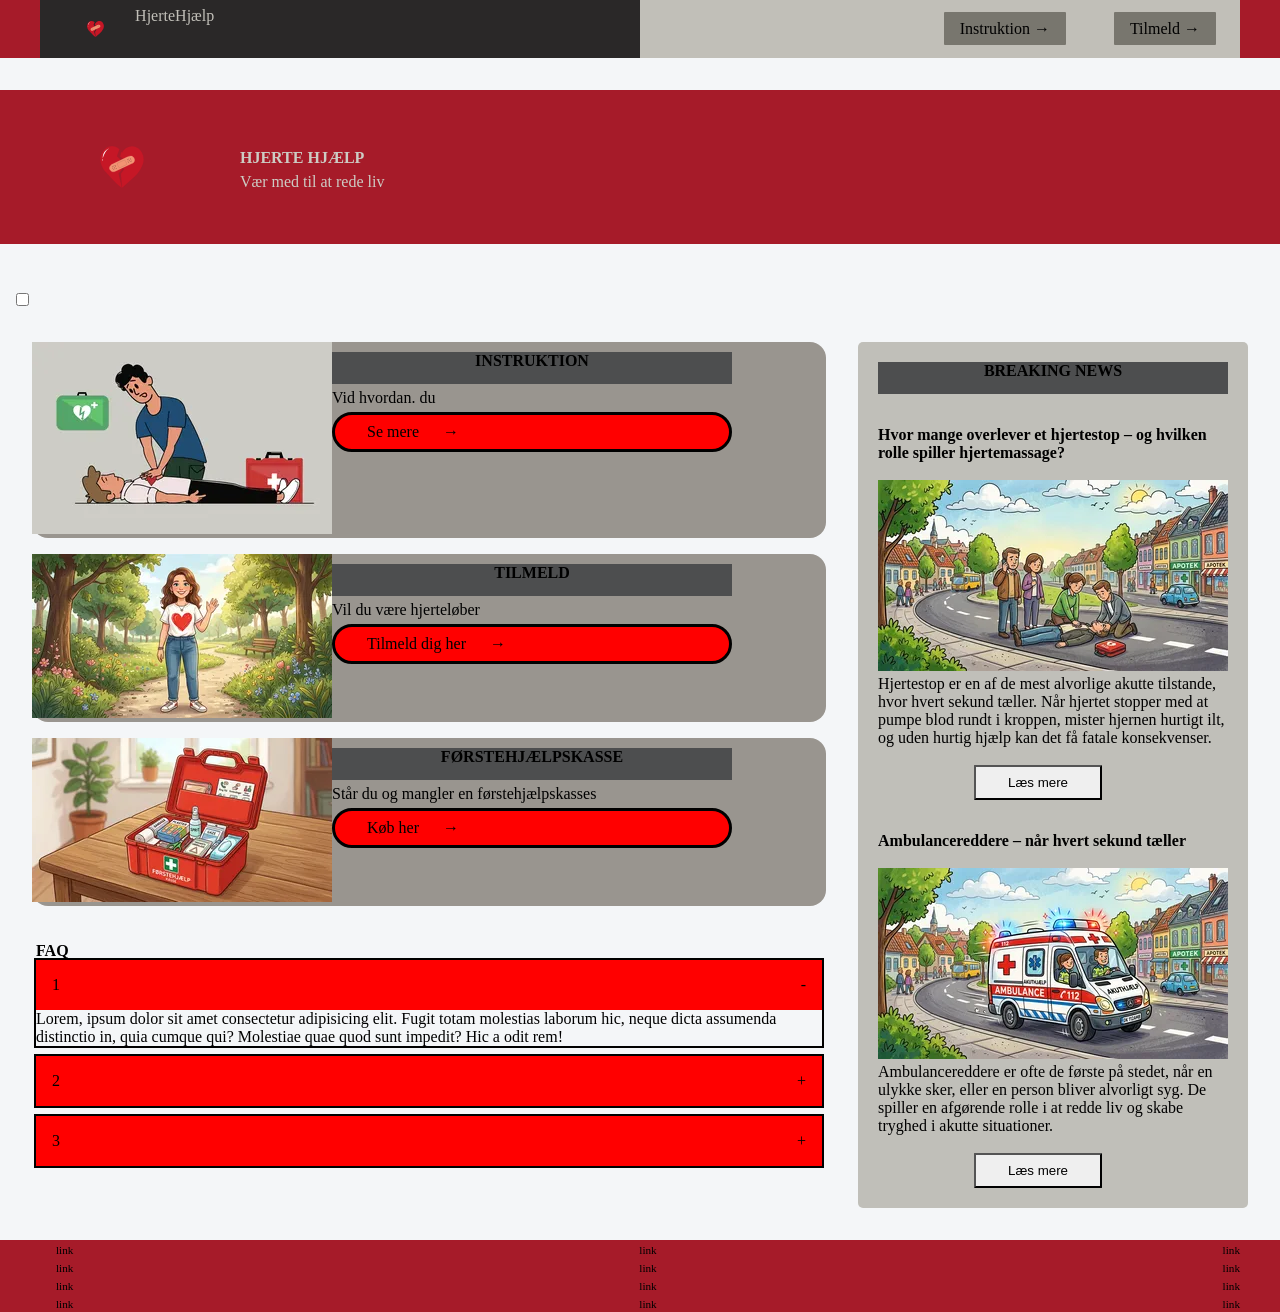
==== index.html @ 340051d4 "dark mode" ====
<!DOCTYPE html>
<html lang="da">

<head>
  <meta charset="UTF-8">
  <meta name="viewport" content="width=device-width, initial-scale=1.0">
  <link rel="stylesheet" href="css/custom.css">
  <link rel="stylesheet" href="css/fonts.css">
  <link rel="stylesheet" href="css/general.css">
  <link rel="stylesheet" href="css/layout.css">
  <link rel="stylesheet" href="css/forside.css">
  <link rel="stylesheet" href="css/burger.css">
  <link rel="stylesheet" href="css/cards.css">
  <link rel="icon" type="image/png" href="img/fav.png">
  <title>Emergency Site</title>
</head>

<body>
  <header>
    <nav>
      <div id="logotype-wrapper">
        <a class="logo" href="index.html"><img src="logo/logo_resultat.svg" alt="">HjerteHjælp</a>
      </div>
      <ul class="menu">
        <li><a class="menuItem" href="instruction.html">Instruktion</a></li>
        <li><a class="menuItem" href="register.html">Tilmeld</a></li>
      </ul>
      <button class="burger">
        <span class="line"></span>
        <span class="line"></span>
        <span class="line"></span>
      </button>
    </nav>
  </header>

  <main>
    <!-- header sektion med logo -->
    <article id="frontpage">
      <div id="top-section-wrapper">
        <section id="top-section">
          <img src="logo/logo_resultat.svg" alt="">

          <div>
            <h1>HJERTE HJÆLP </h1>
            <p>Vær med til at rede liv</p>
          </div>
        </section>
      </div>
    </article>

    <!--dark mode -->


    <label>
      <span class="visually-hidden"></span>
      <input id="theme-toggle" type="checkbox">
    </label>

    <div id="art-news-wrapper">

      <!-- sektion med artikel -->
      <article>
        <div id="side_links">
          <div>
            <img src="img/Skærmbillede 2026-04-16 kl. 14.21.23_resultat.webp" alt="">
          </div>
          <div class="front-page-text">
            <h2 class="overskrift">INSTRUKTION</h2>
            <p>Vid hvordan. du </p>
            <a class="knap-til-sider" href="instruction.html">Se mere </a>

          </div>
        </div>

        <div id="side_links">
          <div>
            <img src="img/hjerte.webp" alt="">
          </div>
          <div class="front-page-text">
            <h2 class="overskrift">TILMELD </h2>
            <p> Vil du være hjerteløber</p>
            <a class="knap-til-sider" href="register.html">Tilmeld dig her</a>
          </div>
        </div>

        <div id="side_links">
          <div>
            <img src="img/førstehjælpskasse.webp" alt="">
          </div>
          <div class="front-page-text">
            <h2 class="overskrift">FØRSTEHJÆLPSKASSE</h2>
            <p>Står du og mangler en førstehjælpskasses</p>
            <a class="knap-til-sider" target="_blank"
              href="https://www.falck.dk/foerstehjaelp/produkter/foerstehjaelpskasse/">Køb her
            </a>
          </div>
        </div>


        <!-- sektion med accordin -->

        <section class="accordin_section">
          <h2>FAQ</h2>

          <details open name="accordion">
            <summary>1</summary>
            <div>
              <p>Lorem, ipsum dolor sit amet consectetur adipisicing elit. Fugit totam molestias laborum hic, neque
                dicta
                assumenda distinctio in, quia cumque qui? Molestiae quae quod sunt impedit? Hic a odit rem!</p>
            </div>
          </details>

          <details name="accordion">
            <summary>2</summary>
            <div>
              <p>Lorem, ipsum dolor sit amet consectetur adipisicing elit. Fugit totam molestias laborum hic, neque
                dicta
                assumenda distinctio in, quia cumque qui? Molestiae quae quod sunt impedit? Hic a odit rem!</p>
            </div>
          </details>

          <details name="accordion">
            <summary>3</summary>
            <div>
              <p>Lorem, ipsum dolor sit amet consectetur adipisicing elit. Fugit totam molestias laborum hic, neque
                dicta
                assumenda distinctio in, quia cumque qui? Molestiae quae quod sunt impedit? Hic a odit rem!</p>
            </div>
          </details>
        </section>
      </article>




      <!-- sektion med breaking news  -->
      <!-- artikel 1 -->
      <section class="news">
        <h2 class="overskrift">BREAKING NEWS</h2>
        <article class="news_card1">


          <div>
            <h3>Hvor mange overlever et hjertestop – og hvilken rolle spiller hjertemassage?</h3>
            <br><img src="img/Firefly_hjertemassage_resultat.webp" alt="">
          </div>
          <div>
            <p>Hjertestop er en af de mest alvorlige akutte tilstande, hvor hvert sekund tæller. Når hjertet stopper med
              at
              pumpe blod rundt i kroppen, mister hjernen hurtigt ilt, og uden hurtig hjælp kan det få fatale
              konsekvenser.
            </p><br>
            <button popovertarget="news_popover1">Læs mere</button>
          </div>
          <div id="news_popover1" popover>
            <button popovertarget="news_popover1">Luk</button>
            <h3>Hvor mange overlever et hjertestop – og hvilken rolle spiller hjertemassage?</h3>

            <p><br>Hjertestop er en af de mest alvorlige akutte tilstande, hvor hvert sekund tæller. Når hjertet stopper
              med
              at
              pumpe blod rundt i kroppen, mister hjernen hurtigt ilt, og uden hurtig hjælp kan det få fatale
              konsekvenser.
              Heldigvis kan hurtig indgriben fra omgivelserne – især hjertemassage – gøre en afgørende forskel for
              overlevelsen.</p>

            <br><img src="img/Firefly_hjertemassage_resultat.webp" alt="">

            <p>
            <h3><br>Overlevelse ved hjertestop</h3>
            I Danmark rammes omkring 5.000 personer hvert år af hjertestop uden for hospital. Overlevelsen er dog steget
            markant de seneste årtier. I dag overlever cirka 1 ud af 4 personer et hjertestop uden for hospital, hvilket
            svarer til omkring 25 %.
            Denne udvikling skyldes blandt andet øget viden i befolkningen, bedre adgang til hjertestartere og ikke
            mindst, at flere træder til og giver førstehjælp, inden ambulancen når frem.
            </p>
            <p>
            <h3><br>Hjertemassagens afgørende betydning</h3>
            Hjertemassage – også kaldet brystkompressioner – er en central del af genoplivning. Når en person får
            hjertestop, stopper blodcirkulationen, men ved at trykke rytmisk på brystkassen kan man midlertidigt
            opretholde en vis blodgennemstrømning til hjernen og de vitale organer.
            Hvis hjertemassage påbegyndes hurtigt:
            Kan overlevelseschancen fordobles eller tredobles
            Øges sandsynligheden for, at personen vågner uden alvorlige hjerneskader
            Købes der tid, indtil professionel hjælp eller en hjertestarter er tilgængelig
            Uden hjertemassage falder chancen for overlevelse med cirka 10 % for hvert minut, der går.
            </p>

            <p>
            <h3><br>Hvor mange reddes på grund af hjertemassage?</h3>
            Det er svært at angive et præcist tal for, hvor mange der overlever udelukkende på grund af hjertemassage,
            da overlevelse ofte skyldes en kombination af flere faktorer: hurtig indsats, hjertemassage, brug af
            hjertestarter og professionel behandling.
            Men forskning viser tydeligt, at:
            I langt de fleste tilfælde, hvor personer overlever et hjertestop uden for hospital, har der været ydet
            hjertemassage inden ambulancens ankomst
            Overlevelsen er markant højere i situationer, hvor vidner starter hjertemassage hurtigt
            </p>

            <p>
            <h3><br>Flere kan gøre en forskel</h3>
            I dag modtager flere danskere førstehjælpsundervisning, og det har haft en direkte effekt på overlevelsen.
            Alligevel er der stadig situationer, hvor der ikke bliver handlet hurtigt nok.
            At kunne give hjertemassage kræver ikke avanceret udstyr – kun viljen til at handle. Selv en simpel indsats
            kan være forskellen mellem liv og død.
            </p>
            Konklusion
            Hvert år overlever flere hundrede danskere et hjertestop, og en stor del af æren tilhører de personer, der
            træder til og yder hjertemassage. Hurtig førstehjælp er en af de vigtigste faktorer for overlevelse, og jo
            flere der lærer det, desto flere liv kan reddes.
          </div>
        </article>


        <!-- artikel 2 -->
        <article class="news_card2">
          <div>
            <h3>Ambulancereddere – når hvert sekund tæller</h3>
            <br><img src="img/Firefly_ambulance_resultat.webp" alt="">
          </div>
          <div>
            <p>Ambulancereddere er ofte de første på stedet, når en ulykke sker, eller en person bliver alvorligt
              syg.
              De
              spiller en afgørende rolle i at redde liv og skabe tryghed i akutte situationer.</p><br>

            <button popovertarget="news_popover2">Læs mere</button>

          </div>
          <div id="news_popover2" popover>
            <button popovertarget="news_popover2">Luk</button>
            <h3>Ambulancereddere – når hvert sekund tæller</h3>
            <p><br>Ambulancereddere er ofte de første på stedet, når en ulykke sker, eller en person bliver alvorligt
              syg.
              De
              spiller en afgørende rolle i at redde liv og skabe tryghed i akutte situationer. </p>

            <br><img src="img/Firefly_ambulance_resultat.webp" alt="">

            <h3><br>Hvad laver en ambulanceredder?</h3>
            Ambulancereddere er specialuddannede til at yde akut hjælp. Deres vigtigste opgaver er at:
            Give førstehjælp og livreddende behandling
            Stabilisere patienter
            Transportere sikkert til hospital
            Vurdere situationen og handle hurtigt
            De arbejder under pres og skal træffe beslutninger på få sekunder.

            <h3><br>En vigtig del af redningskæden</h3>
            Ambulancereddere er afhængige af, at andre træder til før dem. Hvis vidner starter førstehjælp – som
            hjertemassage – øges chancen for overlevelse markant.
            Derfor er samspillet mellem borgere og redningspersonale afgørende.

            <h3><br>Et arbejde med mening</h3>
            Arbejdet som ambulanceredder kræver både faglighed, overblik og empati. De møder mennesker i kritiske
            situationer og gør en forskel, når det gælder allermest.

            <h3><br>Konklusion </h3>
            Ambulancereddere er en uundværlig del af vores samfund. De står klar døgnet rundt – og deres indsats
            redder liv hver eneste dag.

          </div>
        </article>
      </section>

  </main>

  <footer>
    <nav>
      <ul>
        <li><a href="#">link</a></li>
        <li><a href="#">link</a></li>
        <li><a href="#">link</a></li>
        <li><a href="#">link</a></li>
      </ul>
      <ul>
        <li><a href="#">link</a></li>
        <li><a href="#">link</a></li>
        <li><a href="#">link</a></li>
        <li><a href="#">link</a></li>
      </ul>
      <ul>
        <li><a href="#">link</a></li>
        <li><a href="#">link</a></li>
        <li><a href="#">link</a></li>
        <li><a href="#">link</a></li>
      </ul>
    </nav>
  </footer>

  <script src="js/main.js"></script>
</body>

</html>
---- css/custom.css ----
:root {
  /* Background color */
  --color-bg: #f4f6f8;
  /* original bagrundfarve #cfceca */

  /* Header background color */
  --color-head-bg: #a61b29;
  /* orginal header farve #625e5c */

  /* Logotype */
  --color-logotype-bg: #2a2828;
  --color-text-logotype: #c1bfb8;
  --font-logotype-size: 1rem;

  /* Global menu */
  --color-menu-bg: #c1bfb8;
  /* orginal menu farve #5a5b5e */

  /* Links */
  --color-link-bg: #78766e;
  --color-link-hover: #fff;
  --color-link-active: #99958f;
  --border-radius-links: 1px;

  /* Headlines (size)*/
  --font-h1-size: 1rem;
  --font-h2-size: 1rem;
  --font-h3-size: 1rem;

  --headline2-size: 1rem;
  --headline3-size: 1rem;
  --font-sub1-size: 1rem;

  /* Headlines (color) */
  --color-headline-bg: #a61b29;
  /* original farve #4b4545 */

  /* Tekst */
  --color-text: #000;
  --color-text-inverted: #cdccc4;

  /* Andet tekst */
  --followup-text-size: 1rem;

  /*  Margins */
  --margin-head-bottom: 5px;

  /* Borders */
  --border-radius: 5px;

  /* Cards */
  --color-card-bg: #e3e1d8;
  --color-card-bg-inverted: #4d4e4f;
  --color-cta-card-bg: #847f7e;
  --color-cta-card-bg-inverted: #c0bfb9;

  /* Fonts & font weights*/
  --font-family-sans: ui-sans-serif;
  --font-weight-bold: 700;
  --font-weight-medium: 500;
  --font-weight-regular: 300;
  --font-weight-light: 200;

  /* Infographics background colors*/
  --color-info-bg: #cdccc4;
}
---- css/general.css ----
* {
  margin: 0;
  padding: 0;
  box-sizing: border-box;
}
body {
  font-family: var(--font-family-sans);
  color: var(--color-text);
  background-color: var(--color-bg);
}
header {
  height: min-content;
  background-color: var(--color-head-bg);
}
#main-disclamer {
  height: 225px;
  background-color: var(--color-head-bg);
  display: flex;
  justify-content: flex-start;
  align-items: center;
  padding-left: 2rem;
  padding-bottom: 2%;
  margin-bottom: var(--margin-head-bottom);
}
#main-disclamer-content {
  display: flex;
  column-gap: 1rem;
}
main section {
  padding: 20px;
  border-radius: var(--border-radius);
}
h1 {
  font-size: var(--font-h1-size);
  font-weight: var(--font-weight-bold);
  color: var(--color-text-inverted);
  margin: 5px 0;
  line-height: 1.3rem;
  text-align: left;
}

#instruction h1,
#register h1 {
  margin: 40px 0 20px 0;
  padding: 15px 30px;
  background-color: var(--color-head-bg);
  font-size: var(--font-h2-size);
}
#instruction p {
  grid-column: 1/-1;
  margin-bottom: 20px;
  font-size: var(--font-h2-size);
  line-height: 1.5rem;
}
.sub {
  font-size: var(--font-sub1-size);
  font-weight: var(--font-weight-light);
  color: var(--color-text-inverted);
}
h2 {
  font-size: var(--headline2-size);
}
h3 {
  font-size: var(--headline3-size);
}
main > h1 {
  width: calc(80% - 6rem);
}
/* NAVIGATION STRUCTURES */
header > nav {
  height: 100%;
  background-color: var(--color-menu-bg);
}
nav ul {
  list-style: none;
}
a {
  font-family: var(--font-family-sans);
}
nav a {
  text-decoration: none;
  color: var(--color-text);
}
/* Måske skal du lave en ny regel for logotype-wrapper, når du har lavet din logotype */
#logotype-wrapper {
  background-color: var(--color-logotype-bg);
  display: flex;
  justify-content: flex-start;
  align-items: center;
  height: 3.6rem;
}
#logotype-wrapper > a {
  color: var(--color-text-logotype);
  font-size: var(--font-logotype-size);
  font-weight: var(--font-weight-medium);
  width: max-content;
  margin-left: 1rem;
}
/* Global menu */
header nav li a {
  margin: 1.5rem;
  background-color: var(--color-link-bg);
  color: var(--color-text);
  font-size: var(--followup-text-size);
  padding: 0.5rem 1rem;
  border-radius: var(--border-radius-links);
}
/* Pilen efter menu-tekst */
header > nav li > a:after {
  content: " \2192";
}
/* Global menu hover effekt - Lav den om til det, du synes */
nav a:hover {
  background-color: var(--color-link-hover);
}
nav a:active {
  background-color: var(--color-link-active);
}

/* FOOTER */
footer {
  background-color: var(--color-head-bg);
}

footer a {
  font-size: 0.7rem;
}
---- css/layout.css ----
/* LAYOUT FOR MAIN CONTENT */
body {
  display: grid;
  grid-template-rows: auto 1fr auto;
  min-height: 100vh;
  margin: 0 auto;
}
main {
  display: grid;
  row-gap: 1rem;
}
main > *:not(:first-child) {
  margin: 0 1rem;
}
main {
  grid-template-rows: min-content min-content 1fr min-content;
}
#instruction main {
  grid-template-rows: min-content min-content min-content 1fr min-content;
}
/* LAYOUT FOR HEADER AND FOOTER */
footer {
  display: grid;
  grid-template-columns: 1fr minmax(300px, 1200px) 1fr;
}

header {
  grid-row: 1;
  display: grid;
  grid-template-columns: 1fr minmax(300px, 1200px) 1fr;
}
header nav,
footer nav {
  grid-column: 2 / 3;
  display: flex;
  justify-content: space-between;
  align-items: center;
}
header nav > * {
  flex: 1;
}
nav ul {
  display: flex;
  justify-content: flex-end;
  align-items: center;
}
header ul {
  height: 100%;
  width: clamp(175px, 50%, 300px);
}
footer ul {
  flex-direction: column;
  padding-left: 1rem;
}

/* LAYOUT FOR SECTIONS */

@media (width > 600px) {
  #instruction > main,
  #register > main {
    grid-template-columns: 5fr 3fr;
    grid-template-rows: auto auto 1fr auto;
  }

  .qr {
    order: 1;
  }

  h1 {
    grid-column: 1 / -1;
  }
}
---- css/forside.css ----
/* Logo */
.logo {
  display: grid;
  grid-template-columns: 1fr 1fr;
}

/* Overskrifternes design */
.overskrift {
  background-color: var(--color-card-bg-inverted);
  height: 2rem;
  text-align: center;
}

#top-section {
  display: grid;
  grid-template-columns: 1fr 5fr;
  align-items: center;
  gap: 1rem;
  margin: 2rem auto;
}

#top-section-wrapper {
  background-color: var(--color-head-bg);
  p {
    color: var(--color-text-inverted);
  }
}

#frontpage article {
  display: grid;
  grid-template-columns: 1fr 3fr;
  background-color: var(--color-info-bg);
  border-radius: var(--border-radius-links);
  padding: 1rem;
}

#side_links {
  display: grid;
  grid-template-columns: 1fr 2fr;
  background-color: var(--color-link-active);
  border-radius: 1rem;
  margin: 1rem;
}
.front-page-text {
  display: grid;
  gap: 0.3rem;
  grid-template-rows: auto auto 1fr;
  margin-top: 10px;
  max-width: 50ch;
}

#art-news-wrapper {
  display: grid;
  grid-template-columns: 5fr 2fr;
}
/* artikel sektion */

.news_card1,
.news_card2 {
  /* border: 1rem solid black; */
}

/* .news article:first-child::before {
  content: "BREAKING NEWS";
  background-color: black;
  padding: 0.5rem 0 0.3rem 0;
  color: var(--color-text-inverted);
  margin-top: 0.4rem;
  text-align: center;
} */

.breaking {
  display: grid;
  grid-column: 1/ -1;
  background-color: #000;
  text-align: center;
  line-height: 3rem;
  margin-bottom: 1rem;
}

.news {
  background-color: var(--color-cta-card-bg-inverted);
  display: grid;
  margin: 1rem;
  gap: 2rem;
}
/* knap design */
.knap-til-sider,
.news button {
  border-radius: var(--border-radius-links);
  height: max-content;
  padding: 0.5rem 2rem;
  text-decoration: none;
}

.knap-til-sider {
  background-color: red;
  color: black;
  border:
    0.2rem solid,
    black;
  border-radius: 2rem;
  gap: 2px;
}

.knap-til-sider::after {
  content: " →";
  margin-left: 20px;
}

button {
  margin-left: 6rem;
  border-radius: 2rem;
}

/* popover */
[popover] {
  padding: 1rem;
  max-height: 90vh;
  max-width: 90vw;
  width: 50ch;
}

[popover] button {
  position: sticky;
  top: 0;
  justify-self: end;
}

:popover-open {
  display: grid;
  align-self: center;
}

::backdrop {
  background: #0001;
}

[popover] {
  opacity: 0;
  transition: 1s allow-discrete;
}

:popover-open {
  opacity: 1;
}

@starting-style {
  :popover-open {
    opacity: 0;
  }
}

::backdrop {
  opacity: 0;
  transition: 1s allow-discrete;
}

:popover-open::backdrop {
  opacity: 1;
}

@starting-style {
  :popover-open::backdrop {
    opacity: 0;
  }
}

/* accordion design */

details {
  outline: 2px solid #000;
  margin-bottom: 10px;
}

summary {
  background: red;
  cursor: pointer;
  padding: 1rem;
}

.content {
  padding: 1rem;
}

.content p {
  margin: 0;
}

summary::marker {
  content: none;
}

summary {
  display: flex;
  align-items: center;
  justify-content: space-between;
}

summary::after {
  content: "+";
}

[open] summary::after {
  content: "-";
}

html {
  interpolate-size: allow-keywords;
}

::details-content {
  height: 0;
  transition: 0.5s allow-discrete;
  overflow: clip;
}

[open]::details-content {
  height: auto;
}

/* dark mode */

/* html eller :root { */
/* color-scheme: light dark;
  --color-brand: light-dark(#5000ca, #bb86fc);
  --bg-primary: light-dark(#eee, #121212);
}

html.dark {
  color-scheme: dark;
}

#theme-toggle {
  --h: 2rem;
  --w: 3rem;
  font: inherit;
  appearance: none;
  background: gainsboro;
  height: var(--h);
  width: var(--w);
  border: 1px solid #000;
  cursor: pointer;
  border-radius: 9999px;
}

#theme-toggle::before {
  content: "";
  display: block;
  padding: 3px;
  height: 100%;
  aspect-ratio: 1;
  background: gray content-box;
  border-radius: inherit;
  transition: 0.3s;
}

#theme-toggle:checked::before {
  background-color: green;
  translate: calc(var(--w) - var(--h));
} */
---- css/burger.css ----
.burger {
  width: 30px;
  height: 20px;
  cursor: pointer;
}

.burger .line {
  display: block;
  width: 100%;
  height: 2px;
  background-color: #333333;
  margin-bottom: 5px;
  transition: 0.2s linear;
}
.burger {
  display: none;
}
@media screen and (width < 800px) {
  .menu {
    display: none;
  }
  .logo {
    flex: 0 0 50vw;
  }
  .burger {
    display: block;
    background-color: transparent;
    border: 0;
    flex: 0 0 auto;
    margin: 0 20px;
  }
  .burger.active .line:nth-child(1) {
    transform: rotate(45deg) translate(5px, 5px);
    transition: 0.2s linear;
  }
  .burger.active .line:nth-child(2) {
    opacity: 0;
    transition: 0.15s linear;
  }
  .burger.active .line:nth-child(3) {
    transform: rotate(-45deg) translate(5px, -5px);
    transition: 0.2s linear;
  }
  nav.active .menu {
    display: block;
    background-color: var(--color-menu-bg);
    position: absolute;
    top: 3.6rem;
    right: 0;
    width: clamp(200px, 50vw, 400px);
    z-index: 1;
    opacity: 0.8;
  }
  header > nav li > a:after {
    content: "";
  }
  nav.active .menu li {
    margin: 40px 20px;
    text-align: right;
  }
  nav.active .menu a {
    font-size: 24px;
  }
}
---- css/cards.css ----
.daily_card {
  background-color: var(--color-card-bg);
  display: grid;
  grid-template-columns: 3fr 5fr;
  gap: 10px;
  padding: 40px 0 40px 20px;
  border-radius: var(--border-radius);
  height: minmax(200px, min-content);
}
.daily_text {
  display: grid;
  grid-template-rows: repeat(3, min-content);
  gap: 10px;
}
.daily_text h2 {
  background-color: var(--color-headline-bg);
  color: var(--color-text-inverted);
  padding: calc(1.1rem / 1.5) 0 calc(1.1rem / 2) 1rem;
  margin: 0 0 0.5rem 0;
}
.daily_text p {
  padding-right: 2rem;
  margin: 0 0 1rem 0;
}
.daily_text .cta_btn {
  justify-self: left;
  width: 80%;
}
.daily_img {
  width: 100%;
  height: 100%;
  object-fit: cover;
}
.news_card {
  background-color: var(--color-card-bg);
  display: grid;
  gap: 0.4rem;
  padding: 1rem 0;
  height: minmax(300px, min-content);
}
.news_card:nth-child(2n) {
  background-color: var(--color-card-bg-inverted);
}
.news_card > * {
  padding: 0 1rem;
}
.news_card h3 {
  margin: 0.5rem 0 0 0;
}
.news_card p {
  margin: 0 0 1rem 0;
}
.news_card:first-child:before {
  content: "BREAKING NEWS";
  background-color: var(--color-headline-bg);
  color: var(--color-text);
  font-size: var(--font-h3-size);
  font-weight: var(--font-weight-medium);
  text-align: center;
  line-height: 1rem;
  padding: calc(1.1rem / 1.5) 0 calc(1.1rem / 2) 0;
}
.news_card:first-child {
  border-radius: var(--border-radius) var(--border-radius) 0 0;
}
.news_card:last-child {
  border-radius: 0 0 var(--border-radius) var(--border-radius);
}

.news_card .cta_btn {
  justify-self: center;
}
.cta_btn {
  display: inline-block;
  padding: 0.4rem 1rem;
  background-color: var(--color-cta-card-bg);
  color: var(--color-text-inverted);
  text-decoration: none;
  width: max-content;
  border-radius: var(--border-radius);
}
.news_card .cta_btn {
  background-color: var(--color-cta-card-bg);
}
.news_card:nth-of-type(2n) .cta_btn {
  background-color: var(--color-cta-card-bg-inverted);
  color: var(--color-text);
}
.cta_btn:after {
  content: "\2192";
  margin-left: 1rem;
}
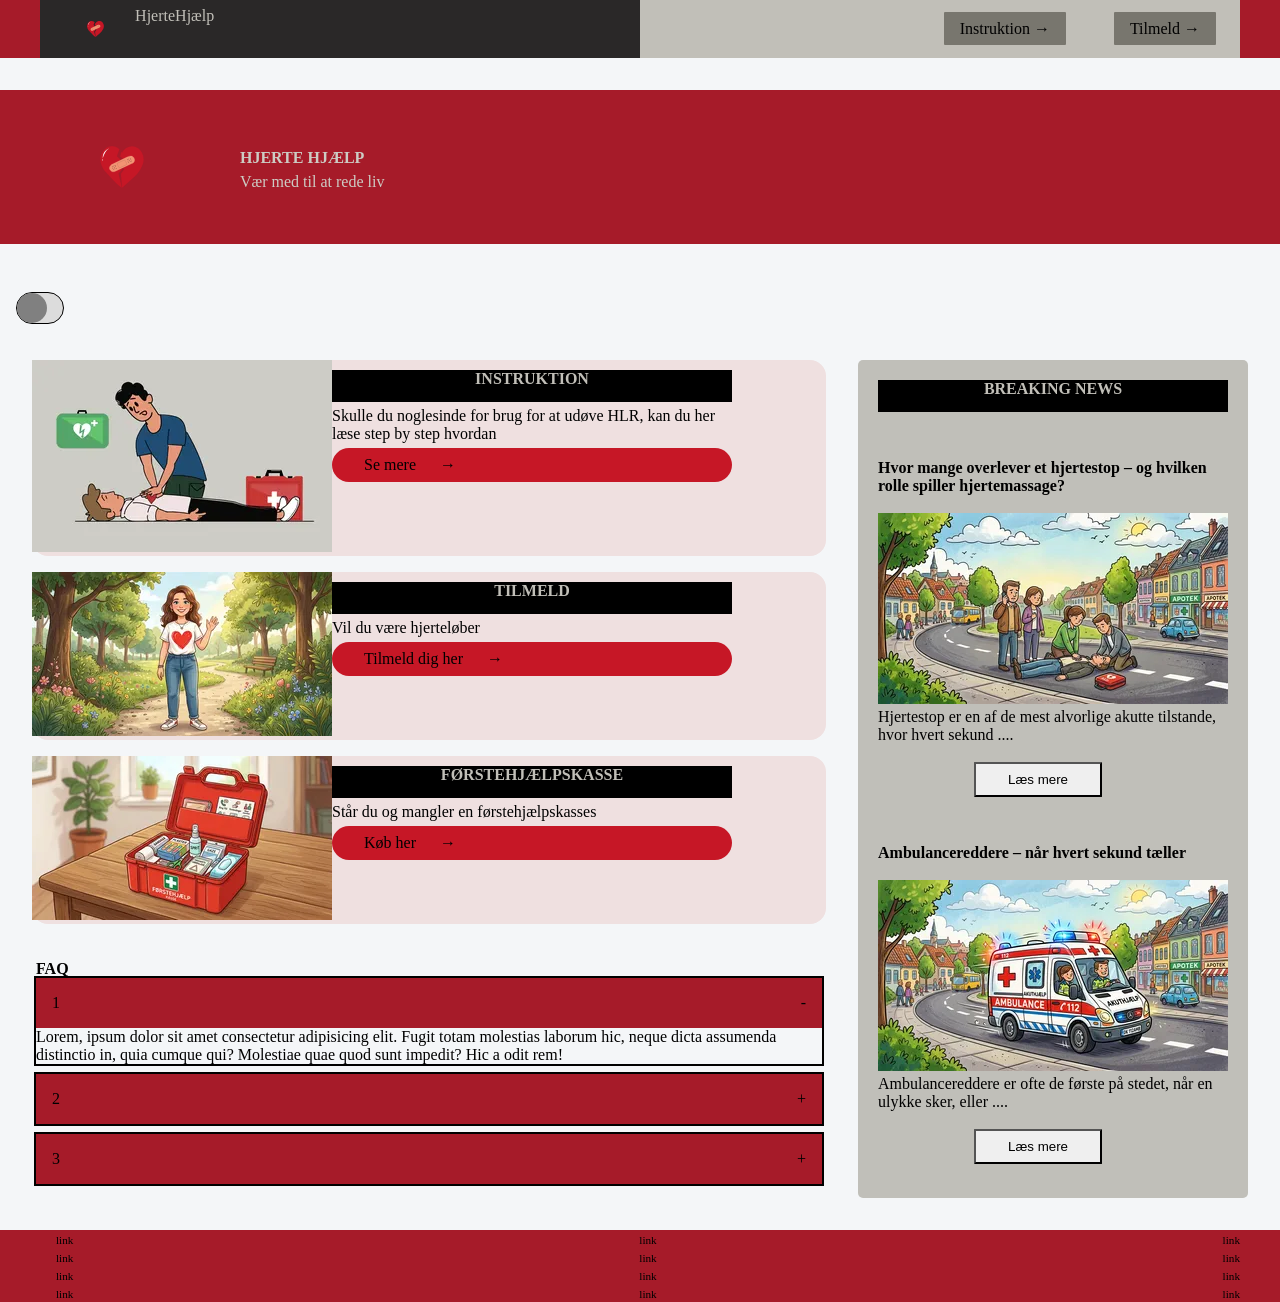
==== commit fed84d48: "farveændring" ====
--- a/index.html
+++ b/index.html
@@ -49,8 +49,6 @@
     </article>
 
     <!--dark mode -->
-
-
     <label>
       <span class="visually-hidden"></span>
       <input id="theme-toggle" type="checkbox">
@@ -66,7 +64,8 @@
           </div>
           <div class="front-page-text">
             <h2 class="overskrift">INSTRUKTION</h2>
-            <p>Vid hvordan. du </p>
+            <p>Skulle du noglesinde for brug for at udøve HLR, kan du her læse step by step hvordan
+            </p>
             <a class="knap-til-sider" href="instruction.html">Se mere </a>
 
           </div>
@@ -146,10 +145,7 @@
             <br><img src="img/Firefly_hjertemassage_resultat.webp" alt="">
           </div>
           <div>
-            <p>Hjertestop er en af de mest alvorlige akutte tilstande, hvor hvert sekund tæller. Når hjertet stopper med
-              at
-              pumpe blod rundt i kroppen, mister hjernen hurtigt ilt, og uden hurtig hjælp kan det få fatale
-              konsekvenser.
+            <p>Hjertestop er en af de mest alvorlige akutte tilstande, hvor hvert sekund ....
             </p><br>
             <button popovertarget="news_popover1">Læs mere</button>
           </div>
@@ -220,10 +216,7 @@
             <br><img src="img/Firefly_ambulance_resultat.webp" alt="">
           </div>
           <div>
-            <p>Ambulancereddere er ofte de første på stedet, når en ulykke sker, eller en person bliver alvorligt
-              syg.
-              De
-              spiller en afgørende rolle i at redde liv og skabe tryghed i akutte situationer.</p><br>
+            <p>Ambulancereddere er ofte de første på stedet, når en ulykke sker, eller ....</p><br>
 
             <button popovertarget="news_popover2">Læs mere</button>
 
--- a/css/custom.css
+++ b/css/custom.css
@@ -32,7 +32,7 @@
   --font-sub1-size: 1rem;
 
   /* Headlines (color) */
-  --color-headline-bg: #a61b29;
+  --color-headline-bg: #000;
   /* original farve #4b4545 */
 
   /* Tekst */
@@ -49,8 +49,10 @@
   --border-radius: 5px;
 
   /* Cards */
-  --color-card-bg: #e3e1d8;
-  --color-card-bg-inverted: #4d4e4f;
+  --color-card-bg: #ff9191;
+  /* orginal farve e3e1d8 */
+  --color-card-bg-inverted: #d0e9ff;
+  /* orginal farve #4d4e4f */
   --color-cta-card-bg: #847f7e;
   --color-cta-card-bg-inverted: #c0bfb9;
 
@@ -63,4 +65,8 @@
 
   /* Infographics background colors*/
   --color-info-bg: #cdccc4;
+
+  /* CTA-kanpper */
+
+  --color-cta-knap: #c61726;
 }
--- a/css/forside.css
+++ b/css/forside.css
@@ -6,7 +6,8 @@
 
 /* Overskrifternes design */
 .overskrift {
-  background-color: var(--color-card-bg-inverted);
+  background-color: var(--color-headline-bg);
+  color: var(--color-menu-bg);
   height: 2rem;
   text-align: center;
 }
@@ -37,7 +38,7 @@
 #side_links {
   display: grid;
   grid-template-columns: 1fr 2fr;
-  background-color: var(--color-link-active);
+  background-color: #efe0e0;
   border-radius: 1rem;
   margin: 1rem;
 }
@@ -94,11 +95,8 @@
 }
 
 .knap-til-sider {
-  background-color: red;
+  background-color: var(--color-cta-knap);
   color: black;
-  border:
-    0.2rem solid,
-    black;
   border-radius: 2rem;
   gap: 2px;
 }
@@ -174,7 +172,7 @@
 }
 
 summary {
-  background: red;
+  background: #a61b29;
   cursor: pointer;
   padding: 1rem;
 }
@@ -221,8 +219,8 @@
 
 /* dark mode */
 
-/* html eller :root { */
-/* color-scheme: light dark;
+html /*eller :root*/ {
+  --color-scheme: light dark;
   --color-brand: light-dark(#5000ca, #bb86fc);
   --bg-primary: light-dark(#eee, #121212);
 }
@@ -247,7 +245,6 @@
 #theme-toggle::before {
   content: "";
   display: block;
-  padding: 3px;
   height: 100%;
   aspect-ratio: 1;
   background: gray content-box;
@@ -258,4 +255,4 @@
 #theme-toggle:checked::before {
   background-color: green;
   translate: calc(var(--w) - var(--h));
-} */
+}
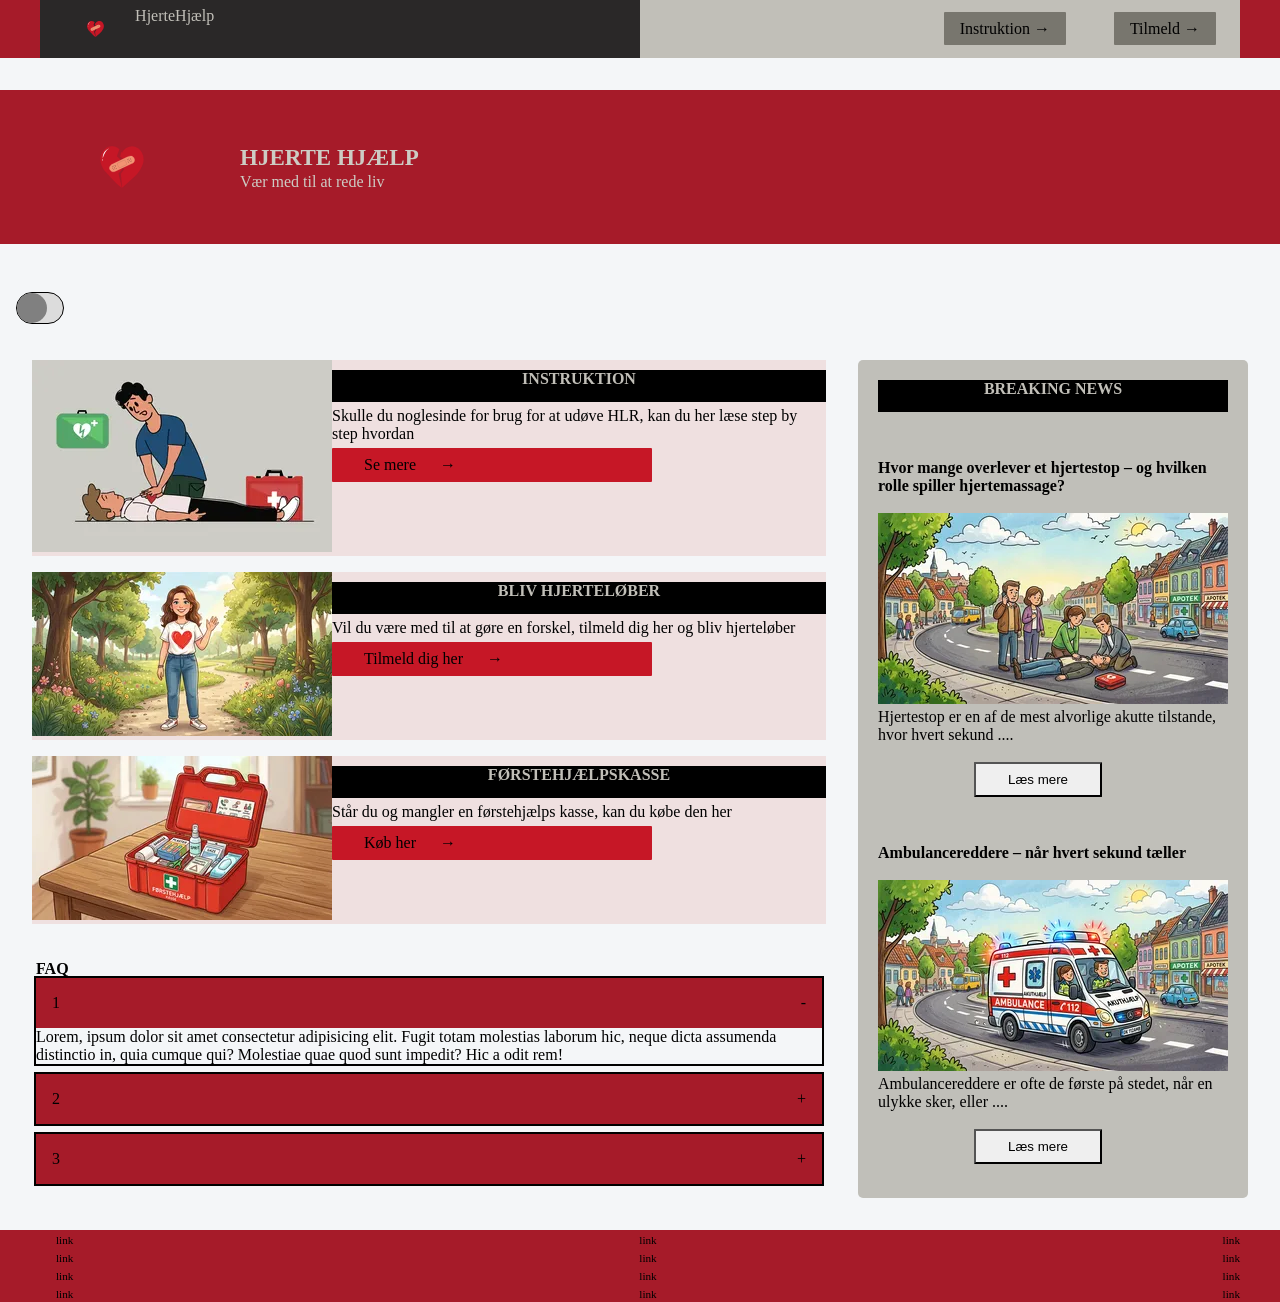
==== commit 0b92fb0b: "Tekst på forside" ====
--- a/index.html
+++ b/index.html
@@ -76,8 +76,9 @@
             <img src="img/hjerte.webp" alt="">
           </div>
           <div class="front-page-text">
-            <h2 class="overskrift">TILMELD </h2>
-            <p> Vil du være hjerteløber</p>
+            <h2 class="overskrift">BLIV HJERTELØBER </h2>
+            <p> Vil du være med til at gøre en forskel, tilmeld dig her og bliv hjerteløber
+            </p>
             <a class="knap-til-sider" href="register.html">Tilmeld dig her</a>
           </div>
         </div>
@@ -88,7 +89,7 @@
           </div>
           <div class="front-page-text">
             <h2 class="overskrift">FØRSTEHJÆLPSKASSE</h2>
-            <p>Står du og mangler en førstehjælpskasses</p>
+            <p>Står du og mangler en førstehjælps kasse, kan du købe den her</p>
             <a class="knap-til-sider" target="_blank"
               href="https://www.falck.dk/foerstehjaelp/produkter/foerstehjaelpskasse/">Køb her
             </a>
--- a/css/forside.css
+++ b/css/forside.css
@@ -2,6 +2,10 @@
 .logo {
   display: grid;
   grid-template-columns: 1fr 1fr;
+}
+
+h1 {
+  font-size: 23px;
 }
 
 /* Overskrifternes design */
@@ -34,12 +38,12 @@
   border-radius: var(--border-radius-links);
   padding: 1rem;
 }
+/* artikel sektion */
 
 #side_links {
   display: grid;
   grid-template-columns: 1fr 2fr;
   background-color: #efe0e0;
-  border-radius: 1rem;
   margin: 1rem;
 }
 .front-page-text {
@@ -47,14 +51,14 @@
   gap: 0.3rem;
   grid-template-rows: auto auto 1fr;
   margin-top: 10px;
-  max-width: 50ch;
-}
+}
+
+/* Sektion med breking news */
 
 #art-news-wrapper {
   display: grid;
   grid-template-columns: 5fr 2fr;
 }
-/* artikel sektion */
 
 .news_card1,
 .news_card2 {
@@ -70,14 +74,14 @@
   text-align: center;
 } */
 
-.breaking {
+/* .breaking {
   display: grid;
   grid-column: 1/ -1;
   background-color: #000;
   text-align: center;
   line-height: 3rem;
   margin-bottom: 1rem;
-}
+} */
 
 .news {
   background-color: var(--color-cta-card-bg-inverted);
@@ -97,8 +101,8 @@
 .knap-til-sider {
   background-color: var(--color-cta-knap);
   color: black;
-  border-radius: 2rem;
   gap: 2px;
+  max-width: 40ch;
 }
 
 .knap-til-sider::after {
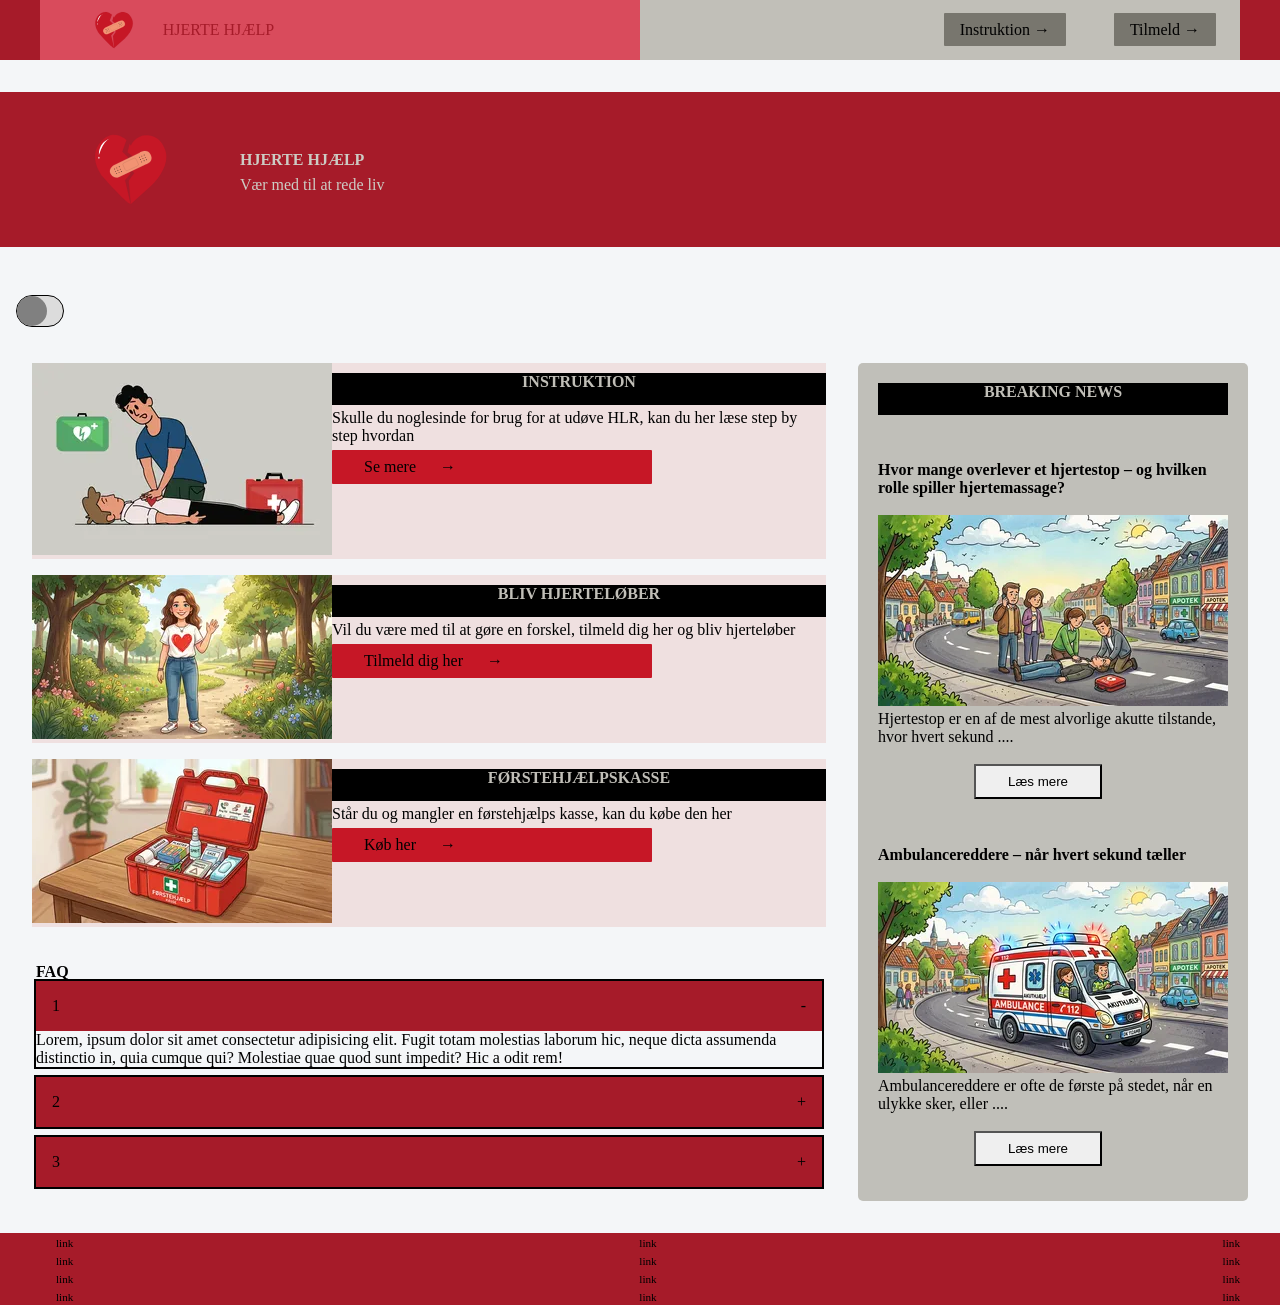
==== commit c4b2a727: "redigering af logo" ====
--- a/index.html
+++ b/index.html
@@ -19,7 +19,7 @@
   <header>
     <nav>
       <div id="logotype-wrapper">
-        <a class="logo" href="index.html"><img src="logo/logo_resultat.svg" alt="">HjerteHjælp</a>
+        <a href="index.html"><img src="logo/logo_resultat.svg" alt="">HJERTE HJÆLP</a>
       </div>
       <ul class="menu">
         <li><a class="menuItem" href="instruction.html">Instruktion</a></li>
@@ -38,7 +38,7 @@
     <article id="frontpage">
       <div id="top-section-wrapper">
         <section id="top-section">
-          <img src="logo/logo_resultat.svg" alt="">
+          <img src="logo/logo_resultat.svg" alt="Logo af hjerte, som er knækket, hen over hjertet er der et plaster">
 
           <div>
             <h1>HJERTE HJÆLP </h1>
--- a/css/custom.css
+++ b/css/custom.css
@@ -8,8 +8,8 @@
   /* orginal header farve #625e5c */
 
   /* Logotype */
-  --color-logotype-bg: #2a2828;
-  --color-text-logotype: #c1bfb8;
+  --color-logotype-bg: #d94b5c;
+  --color-text-logotype: #a61b29;
   --font-logotype-size: 1rem;
 
   /* Global menu */
@@ -67,6 +67,5 @@
   --color-info-bg: #cdccc4;
 
   /* CTA-kanpper */
-
   --color-cta-knap: #c61726;
 }
--- a/css/general.css
+++ b/css/general.css
@@ -84,10 +84,6 @@
 /* Måske skal du lave en ny regel for logotype-wrapper, når du har lavet din logotype */
 #logotype-wrapper {
   background-color: var(--color-logotype-bg);
-  display: flex;
-  justify-content: flex-start;
-  align-items: center;
-  height: 3.6rem;
 }
 #logotype-wrapper > a {
   color: var(--color-text-logotype);
@@ -95,6 +91,12 @@
   font-weight: var(--font-weight-medium);
   width: max-content;
   margin-left: 1rem;
+  display: flex;
+  align-items: center;
+}
+
+#logotype-wrapper img {
+  height: 60px;
 }
 /* Global menu */
 header nav li a {
--- a/css/forside.css
+++ b/css/forside.css
@@ -1,12 +1,6 @@
-/* Logo */
-.logo {
-  display: grid;
-  grid-template-columns: 1fr 1fr;
-}
-
-h1 {
+/* h1 {
   font-size: 23px;
-}
+} */
 
 /* Overskrifternes design */
 .overskrift {
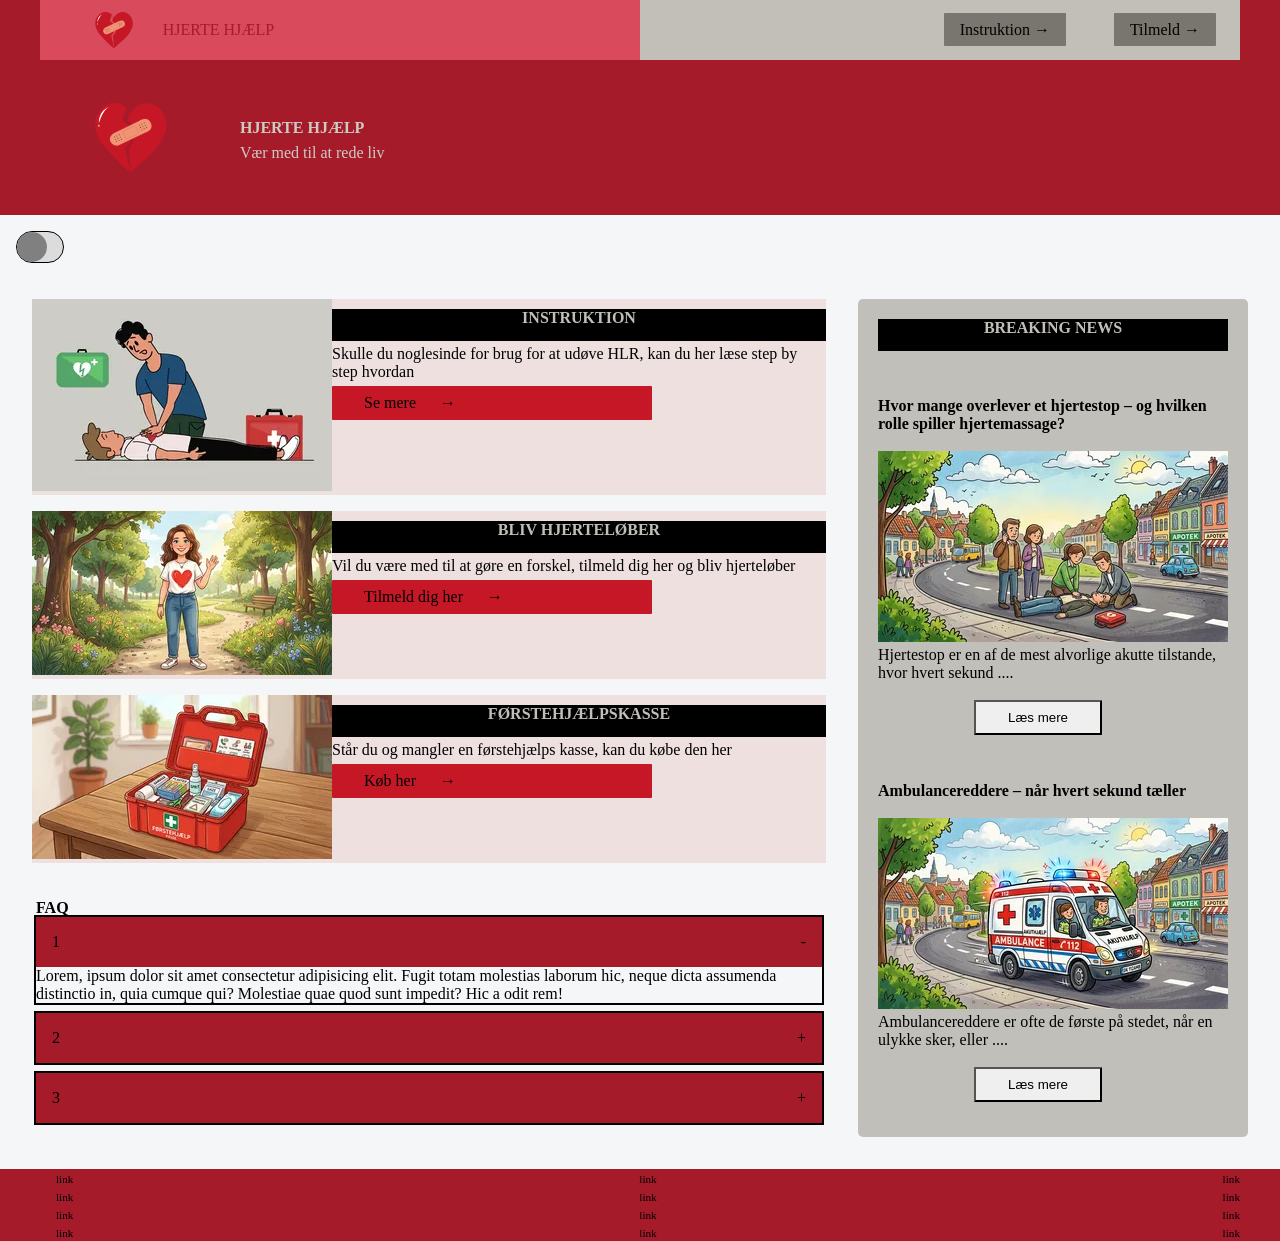
==== commit eed063b2: "ændring på forside" ====
--- a/index.html
+++ b/index.html
@@ -39,7 +39,6 @@
       <div id="top-section-wrapper">
         <section id="top-section">
           <img src="logo/logo_resultat.svg" alt="Logo af hjerte, som er knækket, hen over hjertet er der et plaster">
-
           <div>
             <h1>HJERTE HJÆLP </h1>
             <p>Vær med til at rede liv</p>
@@ -67,7 +66,6 @@
             <p>Skulle du noglesinde for brug for at udøve HLR, kan du her læse step by step hvordan
             </p>
             <a class="knap-til-sider" href="instruction.html">Se mere </a>
-
           </div>
         </div>
 
--- a/css/forside.css
+++ b/css/forside.css
@@ -15,7 +15,6 @@
   grid-template-columns: 1fr 5fr;
   align-items: center;
   gap: 1rem;
-  margin: 2rem auto;
 }
 
 #top-section-wrapper {
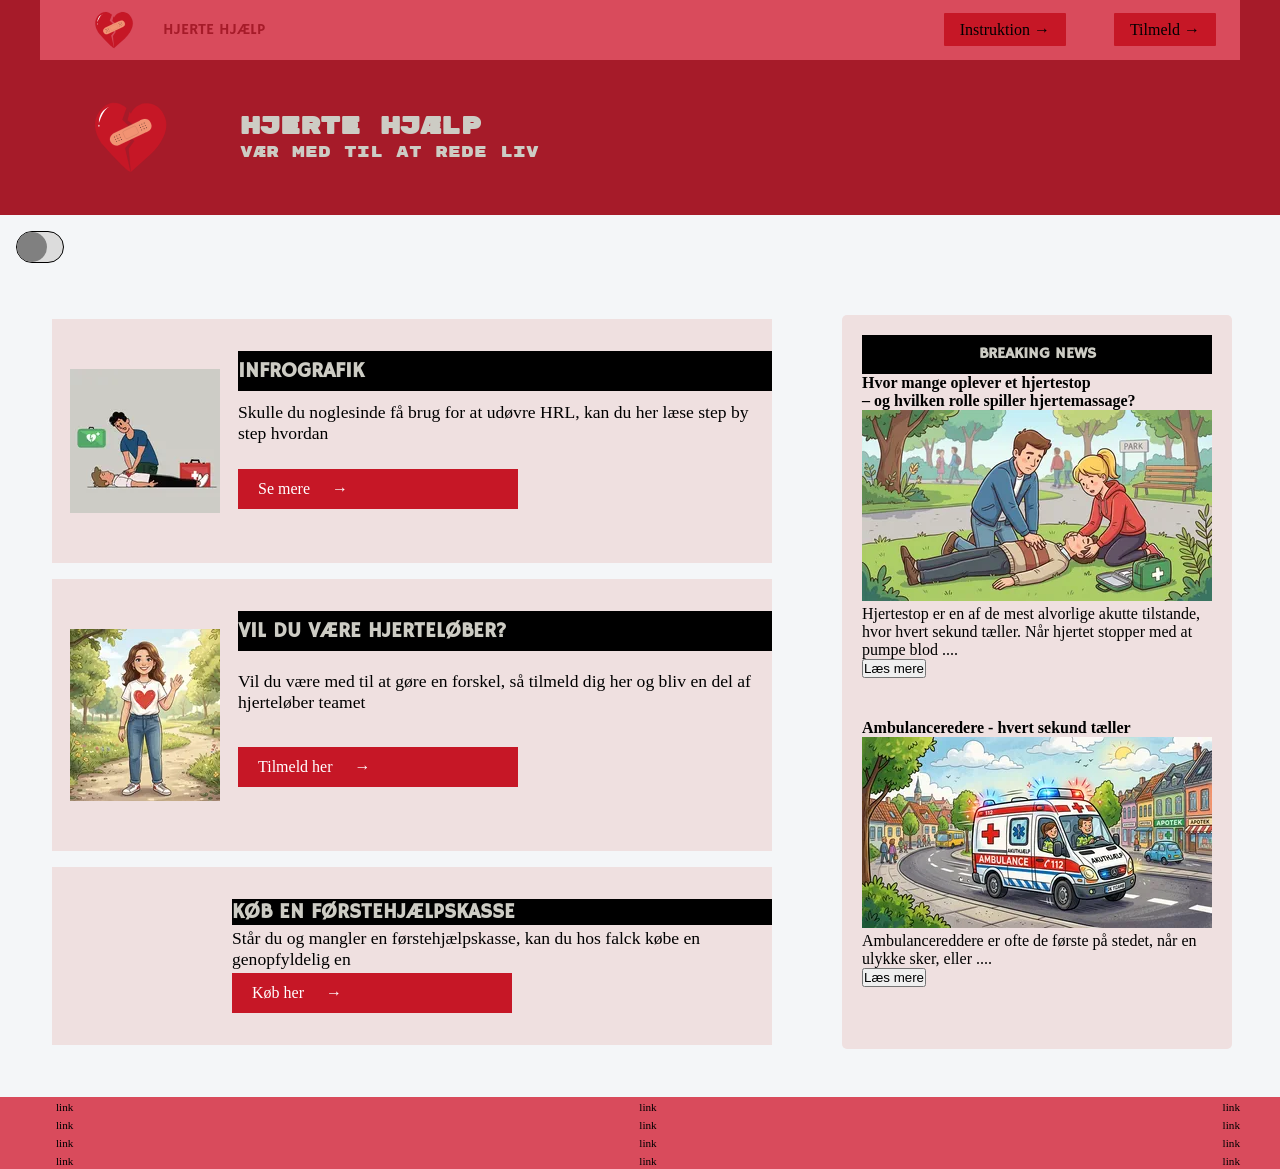
==== commit e653a521: "Forside ændringer" ====
--- a/index.html
+++ b/index.html
@@ -35,17 +35,17 @@
 
   <main>
     <!-- header sektion med logo -->
-    <article id="frontpage">
-      <div id="top-section-wrapper">
-        <section id="top-section">
-          <img src="logo/logo_resultat.svg" alt="Logo af hjerte, som er knækket, hen over hjertet er der et plaster">
-          <div>
-            <h1>HJERTE HJÆLP </h1>
-            <p>Vær med til at rede liv</p>
-          </div>
-        </section>
-      </div>
-    </article>
+
+    <div id="top-section-wrapper">
+      <section id="top-section">
+        <img src="logo/logo_resultat.svg" alt="Logo af hjerte, som er knækket, hen over hjertet er der et plaster">
+        <div>
+          <h1>HJERTE HJÆLP </h1>
+          <p>Vær med til at rede liv</p>
+        </div>
+      </section>
+    </div>
+
 
     <!--dark mode -->
     <label>
@@ -53,10 +53,164 @@
       <input id="theme-toggle" type="checkbox">
     </label>
 
-    <div id="art-news-wrapper">
-
-      <!-- sektion med artikel -->
-      <article>
+    <!-- Sektion med artikler -->
+    <div id="main-wrapper">
+      <section id="frontpage-articel">
+        <article>
+          <img src="img/inografik 100 x 200.webp" alt="">
+          <div class="frontpage-text">
+            <h2>INFROGRAFIK</h2>
+            <p>Skulle du noglesinde få brug for at udøvre HRL, kan du her læse step by step hvordan</p>
+            <a class="knap" href="instruction.html">Se mere</a>
+          </div>
+        </article>
+        <article>
+          <img src="img/Hjerteløber.webp" alt="">
+          <div class="frontpage-text">
+            <h2>VIL DU VÆRE HJERTELØBER?</h2>
+            <p>Vil du være med til at gøre en forskel, så tilmeld dig her og bliv en del af hjerteløber teamet</p>
+            <a class="knap" href="register.html">Tilmeld her</a>
+          </div>
+        </article>
+        <article>
+          <img src="img/Førstehjælpskasse.webp" alt="">
+          <div class="frontpage-text">
+            <h2>KØB EN FØRSTEHJÆLPSKASSE</h2>
+            <p>Står du og mangler en førstehjælpskasse, kan du hos falck købe en genopfyldelig en</p>
+            <a class="knap" target="_blank" href="https://www.falck.dk/foerstehjaelp/produkter/foerstehjaelpskasse/">Køb
+              her
+            </a>
+          </div>
+        </article>
+      </section>
+
+      <!-- Sektion med news -->
+
+      <section class="frontpage_news">
+
+        <article>
+          <div id="news_headliner">
+            <h3>BREAKING NEWS</h3>
+          </div>
+          <div>
+            <h2>Hvor mange oplever et hjertestop
+              <br> – og hvilken rolle spiller hjertemassage?
+            </h2>
+            <img src="img/Firefly_resultat.webp" alt="">
+            <p>Hjertestop er en af de mest alvorlige akutte tilstande, hvor hvert sekund tæller. Når hjertet stopper
+              med at pumpe blod ....</p>
+            <button popovertarget="news_popover1">Læs mere</button>
+          </div>
+          <div id="news_popover1" popover>
+            <button popovertarget="news_popover1">Luk</button>
+            <h4>Hvor mange overlever et hjertestop – og hvilken rolle spiller hjertemassage?</h4>
+
+            <p><br>Hjertestop er en af de mest alvorlige akutte tilstande, hvor hvert sekund tæller. Når hjertet
+              stopper
+              med at pumpe blod rundt i kroppen, mister hjernen hurtigt ilt, og uden hurtig hjælp kan det få fatale
+              konsekvenser.
+              Heldigvis kan hurtig indgriben fra omgivelserne – især hjertemassage – gøre en afgørende forskel for
+              overlevelsen.</p>
+
+            <br><img src="img/Firefly_hjertemassage_resultat.webp" alt="">
+
+            <p>
+            <h3><br>Overlevelse ved hjertestop</h3>
+            I Danmark rammes omkring 5.000 personer hvert år af hjertestop uden for hospital. Overlevelsen er dog
+            steget
+            markant de seneste årtier. I dag overlever cirka 1 ud af 4 personer et hjertestop uden for hospital,
+            hvilket
+            svarer til omkring 25 %.
+            Denne udvikling skyldes blandt andet øget viden i befolkningen, bedre adgang til hjertestartere og ikke
+            mindst, at flere træder til og giver førstehjælp, inden ambulancen når frem.
+            </p>
+            <p>
+            <h3><br>Hjertemassagens afgørende betydning</h3>
+            Hjertemassage – også kaldet brystkompressioner – er en central del af genoplivning. Når en person får
+            hjertestop, stopper blodcirkulationen, men ved at trykke rytmisk på brystkassen kan man midlertidigt
+            opretholde en vis blodgennemstrømning til hjernen og de vitale organer.
+            Hvis hjertemassage påbegyndes hurtigt:
+            Kan overlevelseschancen fordobles eller tredobles
+            Øges sandsynligheden for, at personen vågner uden alvorlige hjerneskader
+            Købes der tid, indtil professionel hjælp eller en hjertestarter er tilgængelig
+            Uden hjertemassage falder chancen for overlevelse med cirka 10 % for hvert minut, der går.
+            </p>
+
+            <p>
+            <h3><br>Hvor mange reddes på grund af hjertemassage?</h3>
+            Det er svært at angive et præcist tal for, hvor mange der overlever udelukkende på grund af hjertemassage,
+            da overlevelse ofte skyldes en kombination af flere faktorer: hurtig indsats, hjertemassage, brug af
+            hjertestarter og professionel behandling.
+            Men forskning viser tydeligt, at:
+            I langt de fleste tilfælde, hvor personer overlever et hjertestop uden for hospital, har der været ydet
+            hjertemassage inden ambulancens ankomst
+            Overlevelsen er markant højere i situationer, hvor vidner starter hjertemassage hurtigt
+            </p>
+
+            <p>
+            <h3><br>Flere kan gøre en forskel</h3>
+            I dag modtager flere danskere førstehjælpsundervisning, og det har haft en direkte effekt på overlevelsen.
+            Alligevel er der stadig situationer, hvor der ikke bliver handlet hurtigt nok.
+            At kunne give hjertemassage kræver ikke avanceret udstyr – kun viljen til at handle. Selv en simpel
+            indsats
+            kan være forskellen mellem liv og død.
+            </p>
+            <h3><br>Konklusion</h3>
+            Hvert år overlever flere hundrede danskere et hjertestop, og en stor del af æren tilhører de personer, der
+            træder til og yder hjertemassage. Hurtig førstehjælp er en af de vigtigste faktorer for overlevelse, og jo
+            flere der lærer det, desto flere liv kan reddes.
+          </div>
+        </article>
+
+
+        <article>
+          <h2>Ambulanceredere - hvert sekund tæller</h2>
+          <img src="img/Firefly_ambulance_resultat.webp" alt="">
+          <p>Ambulancereddere er ofte de første på stedet, når en ulykke sker, eller .... </p>
+          <button popovertarget="news_popover2">Læs mere</button>
+
+          <div id="news_popover2" popover>
+            <button popovertarget="news_popover2">Luk</button>
+            <h3>Ambulancereddere – når hvert sekund tæller</h3>
+            <p><br>Ambulancereddere er ofte de første på stedet, når en ulykke sker, eller en person bliver alvorligt
+              syg.
+              De
+              spiller en afgørende rolle i at redde liv og skabe tryghed i akutte situationer. </p>
+
+            <br><img src="img/Firefly_ambulance_resultat.webp" alt="">
+
+            <h3><br>Hvad laver en ambulanceredder?</h3>
+            Ambulancereddere er specialuddannede til at yde akut hjælp. Deres vigtigste opgaver er at:
+            Give førstehjælp og livreddende behandling
+            Stabilisere patienter
+            Transportere sikkert til hospital
+            Vurdere situationen og handle hurtigt
+            De arbejder under pres og skal træffe beslutninger på få sekunder.
+
+            <h3><br>En vigtig del af redningskæden</h3>
+            Ambulancereddere er afhængige af, at andre træder til før dem. Hvis vidner starter førstehjælp – som
+            hjertemassage – øges chancen for overlevelse markant.
+            Derfor er samspillet mellem borgere og redningspersonale afgørende.
+
+            <h3><br>Et arbejde med mening</h3>
+            Arbejdet som ambulanceredder kræver både faglighed, overblik og empati. De møder mennesker i kritiske
+            situationer og gør en forskel, når det gælder allermest.
+
+            <h3><br>Konklusion </h3>
+            Ambulancereddere er en uundværlig del af vores samfund. De står klar døgnet rundt – og deres indsats
+            redder liv hver eneste dag.
+
+          </div>
+        </article>
+
+      </section>
+    </div>
+
+
+    <!-- <div id="art-news-wrapper"> -->
+
+    <!-- sektion med artikel -->
+    <!-- <article>
         <div id="side_links">
           <div>
             <img src="img/Skærmbillede 2026-04-16 kl. 14.21.23_resultat.webp" alt="">
@@ -86,18 +240,18 @@
             <img src="img/førstehjælpskasse.webp" alt="">
           </div>
           <div class="front-page-text">
-            <h2 class="overskrift">FØRSTEHJÆLPSKASSE</h2>
+            <h2 class="overskrift">KØB EN FØRSTEHJÆLPSKASSE</h2>
             <p>Står du og mangler en førstehjælps kasse, kan du købe den her</p>
             <a class="knap-til-sider" target="_blank"
               href="https://www.falck.dk/foerstehjaelp/produkter/foerstehjaelpskasse/">Køb her
             </a>
           </div>
-        </div>
-
-
-        <!-- sektion med accordin -->
-
-        <section class="accordin_section">
+        </div> -->
+
+
+    <!-- sektion med accordin -->
+
+    <!-- <section class="accordin_section">
           <h2>FAQ</h2>
 
           <details open name="accordion">
@@ -127,14 +281,18 @@
             </div>
           </details>
         </section>
-      </article>
-
-
-
-
-      <!-- sektion med breaking news  -->
-      <!-- artikel 1 -->
-      <section class="news">
+      </article> -->
+
+
+
+
+    <!-- sektion med breaking news  -->
+    <!-- artikel 1 -->
+
+
+
+
+    <!-- <section class="news">
         <h2 class="overskrift">BREAKING NEWS</h2>
         <article class="news_card1">
 
@@ -205,11 +363,11 @@
             træder til og yder hjertemassage. Hurtig førstehjælp er en af de vigtigste faktorer for overlevelse, og jo
             flere der lærer det, desto flere liv kan reddes.
           </div>
-        </article>
-
-
-        <!-- artikel 2 -->
-        <article class="news_card2">
+        </article> -->
+
+
+    <!-- artikel 2 -->
+    <!-- <article class="news_card2">
           <div>
             <h3>Ambulancereddere – når hvert sekund tæller</h3>
             <br><img src="img/Firefly_ambulance_resultat.webp" alt="">
@@ -253,7 +411,7 @@
 
           </div>
         </article>
-      </section>
+      </section> -->
 
   </main>
 
--- a/css/fonts.css
+++ b/css/fonts.css
@@ -0,0 +1,18 @@
+@font-face {
+  font-family: "Rubik";
+  src:
+    url("../fonts/Rubik-VariableFont_wght.woff2") format("woff2-variations"),
+    url("/fonts/Rubik-Regular.woff") format("woff");
+  font-weight: 200 700;
+  font-style: normal;
+}
+
+@font-face {
+  font-family: "RubikMonoOne";
+  src: url("../fonts/RubikMonoOne-Regular.woff2");
+}
+
+@font-face {
+  font-family: "Hammersmith";
+  src: url(../fonts/HammersmithOne-Regular.woff2);
+}
--- a/css/general.css
+++ b/css/general.css
@@ -69,7 +69,7 @@
 /* NAVIGATION STRUCTURES */
 header > nav {
   height: 100%;
-  background-color: var(--color-menu-bg);
+  background-color: var(--color-logotype-bg);
 }
 nav ul {
   list-style: none;
@@ -93,6 +93,7 @@
   margin-left: 1rem;
   display: flex;
   align-items: center;
+  font-family: "Hammersmith";
 }
 
 #logotype-wrapper img {
@@ -101,7 +102,7 @@
 /* Global menu */
 header nav li a {
   margin: 1.5rem;
-  background-color: var(--color-link-bg);
+  background-color: var(--color-cta-knap);
   color: var(--color-text);
   font-size: var(--followup-text-size);
   padding: 0.5rem 1rem;
@@ -116,12 +117,12 @@
   background-color: var(--color-link-hover);
 }
 nav a:active {
-  background-color: var(--color-link-active);
+  background-color: var(--color-logotype-bg);
 }
 
 /* FOOTER */
 footer {
-  background-color: var(--color-head-bg);
+  background-color: var(--color-logotype-bg);
 }
 
 footer a {
--- a/css/forside.css
+++ b/css/forside.css
@@ -1,20 +1,109 @@
-/* h1 {
-  font-size: 23px;
-} */
+#main-wrapper {
+  display: grid;
+  grid-template-columns: 5fr 2fr;
+}
+
+/* Front page artikler layout */
+#frontpage-articel article {
+  display: grid;
+  grid-template-columns: 1fr 3fr;
+  background-color: #efe0e0;
+  margin: 1rem;
+  max-width: 90ch;
+  padding: 2rem 0 2rem 0;
+  p {
+    font-size: 1.1rem;
+  }
+  img {
+    padding: 18px;
+  }
+  h2 {
+    background-color: var(--color-headline-bg);
+    color: var(--color-text-inverted);
+    font-size: 1.3rem;
+    max-height: 2.5rem;
+    display: flex;
+    align-items: center;
+    font-family: Hammersmith;
+  }
+}
+
+.frontpage-text {
+  display: grid;
+  gap: 0.2rem;
+}
+
+/* knappernes udsene */
+.knap {
+  background-color: var(--color-cta-knap);
+  color: #fff;
+  font-size: 1rem;
+  gap: 2px;
+  max-width: 35ch;
+  max-height: 4ch;
+  text-decoration: none;
+  display: flex;
+  align-items: center;
+  padding: 20px;
+}
+
+.knap::after {
+  content: " →";
+  margin-left: 20px;
+}
+
+.frontpage_news {
+  display: grid;
+  background-color: #efe0e0;
+  margin: 2rem;
+  h4 {
+    margin: 3rem;
+  }
+}
+
+#news_headliner {
+  background-color: var(--color-headline-bg);
+  color: var(--color-text-inverted);
+  display: block;
+  text-align: center;
+  padding: 0.6rem;
+  font-family: Hammersmith;
+}
+
+/* .frontpage_news article {
+  background-color: #efe0e0;
+}
+
+.frontpage_news article:nth-of-type(2n) {
+  background-color: #ffc5c5;
+} */
+
+button {
+}
 
 /* Overskrifternes design */
-.overskrift {
+/* .overskrift {
   background-color: var(--color-headline-bg);
   color: var(--color-menu-bg);
   height: 2rem;
   text-align: center;
-}
-
+  font-family: "Hammersmith";
+  font-size: 25px;
+} */
+
+/* headeren */
 #top-section {
   display: grid;
   grid-template-columns: 1fr 5fr;
   align-items: center;
   gap: 1rem;
+  font-family: "RubikMonoOne";
+  p {
+    font-size: 15px;
+  }
+  h1 {
+    font-size: 24px;
+  }
 }
 
 #top-section-wrapper {
@@ -24,16 +113,9 @@
   }
 }
 
-#frontpage article {
-  display: grid;
-  grid-template-columns: 1fr 3fr;
-  background-color: var(--color-info-bg);
-  border-radius: var(--border-radius-links);
-  padding: 1rem;
-}
 /* artikel sektion */
 
-#side_links {
+/* #side_links {
   display: grid;
   grid-template-columns: 1fr 2fr;
   background-color: #efe0e0;
@@ -44,19 +126,18 @@
   gap: 0.3rem;
   grid-template-rows: auto auto 1fr;
   margin-top: 10px;
-}
+} */
 
 /* Sektion med breking news */
 
-#art-news-wrapper {
+/* #art-news-wrapper {
   display: grid;
   grid-template-columns: 5fr 2fr;
 }
 
-.news_card1,
-.news_card2 {
-  /* border: 1rem solid black; */
-}
+#frontpage_news article {
+  background-color: #e3e0ef;
+} */
 
 /* .news article:first-child::before {
   content: "BREAKING NEWS";
@@ -76,16 +157,21 @@
   margin-bottom: 1rem;
 } */
 
-.news {
-  background-color: var(--color-cta-card-bg-inverted);
+/* .news {
   display: grid;
   margin: 1rem;
   gap: 2rem;
-}
+  .news_card2 {
+    background-color: #ffc5c5;
+  }
+  .news_card1 {
+    background-color: #efe0e0;
+  }
+} */
+
 /* knap design */
 .knap-til-sider,
 .news button {
-  border-radius: var(--border-radius-links);
   height: max-content;
   padding: 0.5rem 2rem;
   text-decoration: none;
@@ -98,14 +184,10 @@
   max-width: 40ch;
 }
 
-.knap-til-sider::after {
-  content: " →";
-  margin-left: 20px;
-}
-
 button {
-  margin-left: 6rem;
-  border-radius: 2rem;
+  display: flex;
+  align-items: center;
+  text-align: center;
 }
 
 /* popover */
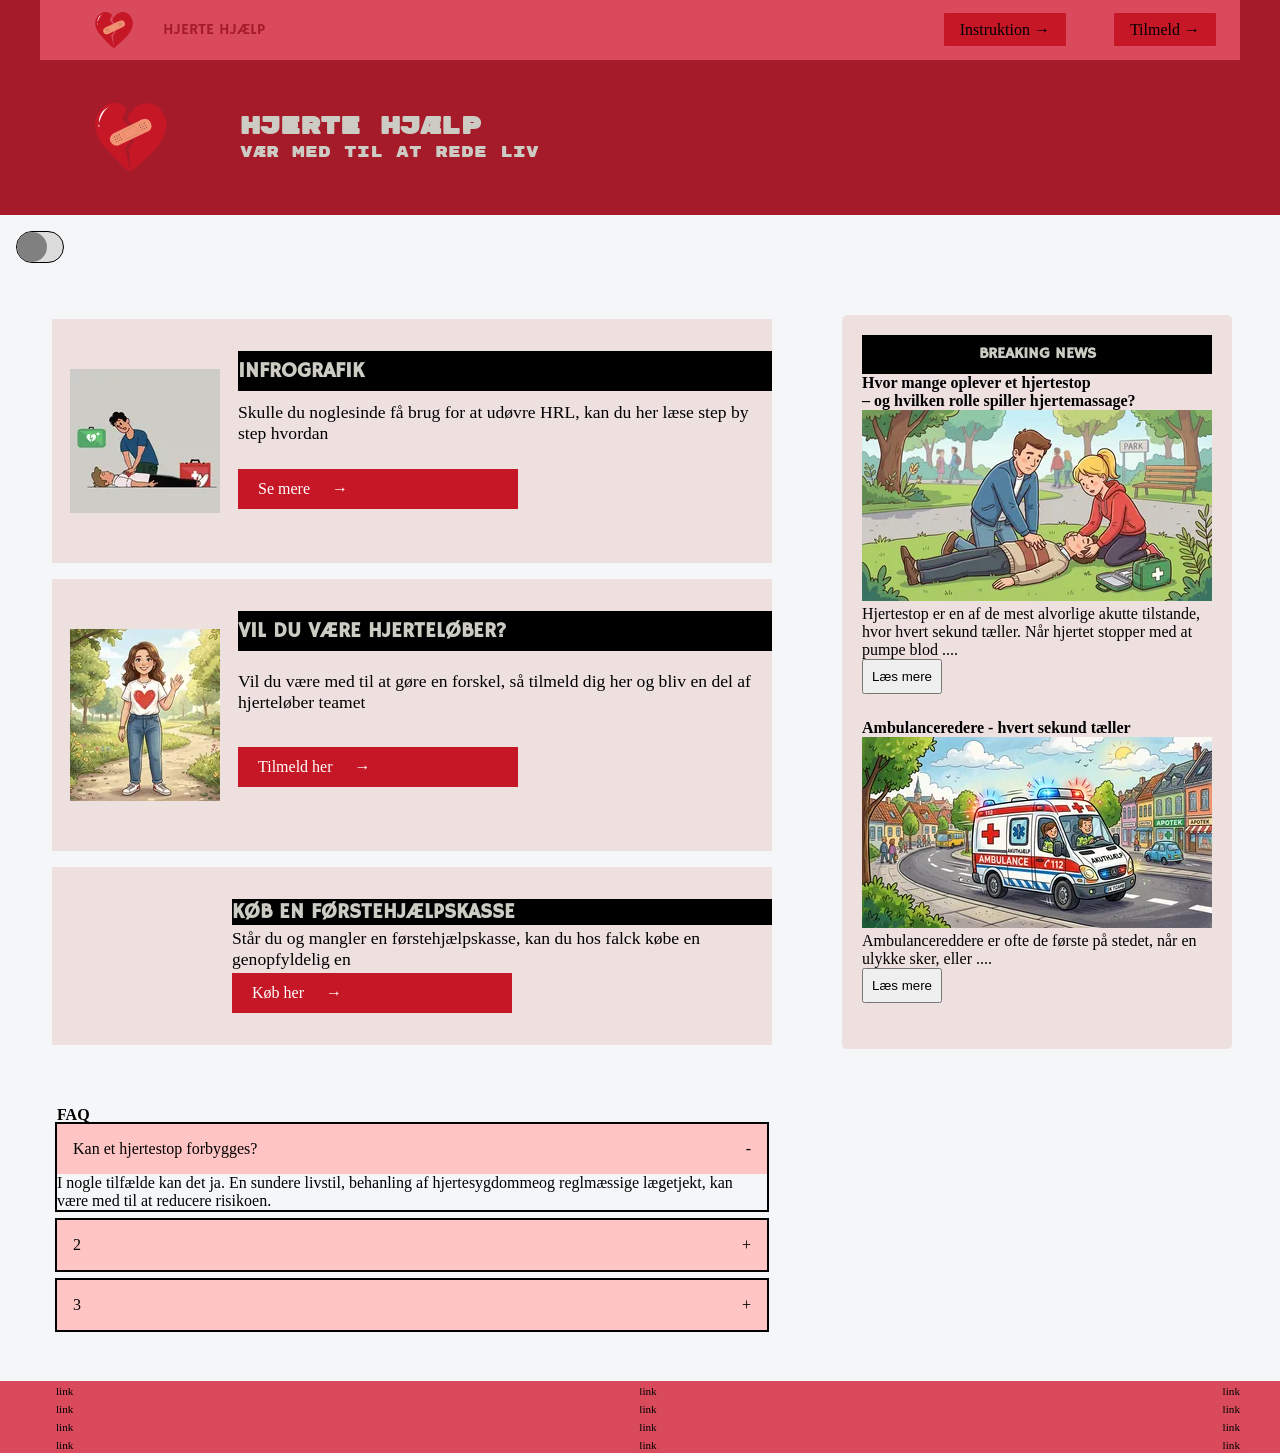
==== commit 5ba8c923: "accordion" ====
--- a/index.html
+++ b/index.html
@@ -84,8 +84,9 @@
         </article>
       </section>
 
+
       <!-- Sektion med news -->
-
+      <!-- News 1 -->
       <section class="frontpage_news">
 
         <article>
@@ -162,7 +163,7 @@
           </div>
         </article>
 
-
+        <!-- News 2 -->
         <article>
           <h2>Ambulanceredere - hvert sekund tæller</h2>
           <img src="img/Firefly_ambulance_resultat.webp" alt="">
@@ -202,216 +203,41 @@
 
           </div>
         </article>
-
-      </section>
+      </section>
+
+      <!-- sektion med accordin -->
+      <section class="accordin_section">
+        <h2>FAQ</h2>
+
+        <details open name="accordion">
+          <summary>Kan et hjertestop forbygges?</summary>
+          <div>
+            <p>I nogle tilfælde kan det ja. En sundere livstil, behanling af hjertesygdommeog reglmæssige lægetjekt, kan
+              være med til at reducere risikoen.</p>
+          </div>
+        </details>
+
+        <details name="accordion">
+          <summary>2</summary>
+          <div>
+            <p>Lorem, ipsum dolor sit amet consectetur adipisicing elit. Fugit totam molestias laborum hic, neque
+              dicta
+              assumenda distinctio in, quia cumque qui? Molestiae quae quod sunt impedit? Hic a odit rem!</p>
+          </div>
+        </details>
+
+        <details name="accordion">
+          <summary>3</summary>
+          <div>
+            <p>Lorem, ipsum dolor sit amet consectetur adipisicing elit. Fugit totam molestias laborum hic, neque
+              dicta
+              assumenda distinctio in, quia cumque qui? Molestiae quae quod sunt impedit? Hic a odit rem!</p>
+          </div>
+        </details>
+      </section>
+      </article>
+
     </div>
-
-
-    <!-- <div id="art-news-wrapper"> -->
-
-    <!-- sektion med artikel -->
-    <!-- <article>
-        <div id="side_links">
-          <div>
-            <img src="img/Skærmbillede 2026-04-16 kl. 14.21.23_resultat.webp" alt="">
-          </div>
-          <div class="front-page-text">
-            <h2 class="overskrift">INSTRUKTION</h2>
-            <p>Skulle du noglesinde for brug for at udøve HLR, kan du her læse step by step hvordan
-            </p>
-            <a class="knap-til-sider" href="instruction.html">Se mere </a>
-          </div>
-        </div>
-
-        <div id="side_links">
-          <div>
-            <img src="img/hjerte.webp" alt="">
-          </div>
-          <div class="front-page-text">
-            <h2 class="overskrift">BLIV HJERTELØBER </h2>
-            <p> Vil du være med til at gøre en forskel, tilmeld dig her og bliv hjerteløber
-            </p>
-            <a class="knap-til-sider" href="register.html">Tilmeld dig her</a>
-          </div>
-        </div>
-
-        <div id="side_links">
-          <div>
-            <img src="img/førstehjælpskasse.webp" alt="">
-          </div>
-          <div class="front-page-text">
-            <h2 class="overskrift">KØB EN FØRSTEHJÆLPSKASSE</h2>
-            <p>Står du og mangler en førstehjælps kasse, kan du købe den her</p>
-            <a class="knap-til-sider" target="_blank"
-              href="https://www.falck.dk/foerstehjaelp/produkter/foerstehjaelpskasse/">Køb her
-            </a>
-          </div>
-        </div> -->
-
-
-    <!-- sektion med accordin -->
-
-    <!-- <section class="accordin_section">
-          <h2>FAQ</h2>
-
-          <details open name="accordion">
-            <summary>1</summary>
-            <div>
-              <p>Lorem, ipsum dolor sit amet consectetur adipisicing elit. Fugit totam molestias laborum hic, neque
-                dicta
-                assumenda distinctio in, quia cumque qui? Molestiae quae quod sunt impedit? Hic a odit rem!</p>
-            </div>
-          </details>
-
-          <details name="accordion">
-            <summary>2</summary>
-            <div>
-              <p>Lorem, ipsum dolor sit amet consectetur adipisicing elit. Fugit totam molestias laborum hic, neque
-                dicta
-                assumenda distinctio in, quia cumque qui? Molestiae quae quod sunt impedit? Hic a odit rem!</p>
-            </div>
-          </details>
-
-          <details name="accordion">
-            <summary>3</summary>
-            <div>
-              <p>Lorem, ipsum dolor sit amet consectetur adipisicing elit. Fugit totam molestias laborum hic, neque
-                dicta
-                assumenda distinctio in, quia cumque qui? Molestiae quae quod sunt impedit? Hic a odit rem!</p>
-            </div>
-          </details>
-        </section>
-      </article> -->
-
-
-
-
-    <!-- sektion med breaking news  -->
-    <!-- artikel 1 -->
-
-
-
-
-    <!-- <section class="news">
-        <h2 class="overskrift">BREAKING NEWS</h2>
-        <article class="news_card1">
-
-
-          <div>
-            <h3>Hvor mange overlever et hjertestop – og hvilken rolle spiller hjertemassage?</h3>
-            <br><img src="img/Firefly_hjertemassage_resultat.webp" alt="">
-          </div>
-          <div>
-            <p>Hjertestop er en af de mest alvorlige akutte tilstande, hvor hvert sekund ....
-            </p><br>
-            <button popovertarget="news_popover1">Læs mere</button>
-          </div>
-          <div id="news_popover1" popover>
-            <button popovertarget="news_popover1">Luk</button>
-            <h3>Hvor mange overlever et hjertestop – og hvilken rolle spiller hjertemassage?</h3>
-
-            <p><br>Hjertestop er en af de mest alvorlige akutte tilstande, hvor hvert sekund tæller. Når hjertet stopper
-              med
-              at
-              pumpe blod rundt i kroppen, mister hjernen hurtigt ilt, og uden hurtig hjælp kan det få fatale
-              konsekvenser.
-              Heldigvis kan hurtig indgriben fra omgivelserne – især hjertemassage – gøre en afgørende forskel for
-              overlevelsen.</p>
-
-            <br><img src="img/Firefly_hjertemassage_resultat.webp" alt="">
-
-            <p>
-            <h3><br>Overlevelse ved hjertestop</h3>
-            I Danmark rammes omkring 5.000 personer hvert år af hjertestop uden for hospital. Overlevelsen er dog steget
-            markant de seneste årtier. I dag overlever cirka 1 ud af 4 personer et hjertestop uden for hospital, hvilket
-            svarer til omkring 25 %.
-            Denne udvikling skyldes blandt andet øget viden i befolkningen, bedre adgang til hjertestartere og ikke
-            mindst, at flere træder til og giver førstehjælp, inden ambulancen når frem.
-            </p>
-            <p>
-            <h3><br>Hjertemassagens afgørende betydning</h3>
-            Hjertemassage – også kaldet brystkompressioner – er en central del af genoplivning. Når en person får
-            hjertestop, stopper blodcirkulationen, men ved at trykke rytmisk på brystkassen kan man midlertidigt
-            opretholde en vis blodgennemstrømning til hjernen og de vitale organer.
-            Hvis hjertemassage påbegyndes hurtigt:
-            Kan overlevelseschancen fordobles eller tredobles
-            Øges sandsynligheden for, at personen vågner uden alvorlige hjerneskader
-            Købes der tid, indtil professionel hjælp eller en hjertestarter er tilgængelig
-            Uden hjertemassage falder chancen for overlevelse med cirka 10 % for hvert minut, der går.
-            </p>
-
-            <p>
-            <h3><br>Hvor mange reddes på grund af hjertemassage?</h3>
-            Det er svært at angive et præcist tal for, hvor mange der overlever udelukkende på grund af hjertemassage,
-            da overlevelse ofte skyldes en kombination af flere faktorer: hurtig indsats, hjertemassage, brug af
-            hjertestarter og professionel behandling.
-            Men forskning viser tydeligt, at:
-            I langt de fleste tilfælde, hvor personer overlever et hjertestop uden for hospital, har der været ydet
-            hjertemassage inden ambulancens ankomst
-            Overlevelsen er markant højere i situationer, hvor vidner starter hjertemassage hurtigt
-            </p>
-
-            <p>
-            <h3><br>Flere kan gøre en forskel</h3>
-            I dag modtager flere danskere førstehjælpsundervisning, og det har haft en direkte effekt på overlevelsen.
-            Alligevel er der stadig situationer, hvor der ikke bliver handlet hurtigt nok.
-            At kunne give hjertemassage kræver ikke avanceret udstyr – kun viljen til at handle. Selv en simpel indsats
-            kan være forskellen mellem liv og død.
-            </p>
-            Konklusion
-            Hvert år overlever flere hundrede danskere et hjertestop, og en stor del af æren tilhører de personer, der
-            træder til og yder hjertemassage. Hurtig førstehjælp er en af de vigtigste faktorer for overlevelse, og jo
-            flere der lærer det, desto flere liv kan reddes.
-          </div>
-        </article> -->
-
-
-    <!-- artikel 2 -->
-    <!-- <article class="news_card2">
-          <div>
-            <h3>Ambulancereddere – når hvert sekund tæller</h3>
-            <br><img src="img/Firefly_ambulance_resultat.webp" alt="">
-          </div>
-          <div>
-            <p>Ambulancereddere er ofte de første på stedet, når en ulykke sker, eller ....</p><br>
-
-            <button popovertarget="news_popover2">Læs mere</button>
-
-          </div>
-          <div id="news_popover2" popover>
-            <button popovertarget="news_popover2">Luk</button>
-            <h3>Ambulancereddere – når hvert sekund tæller</h3>
-            <p><br>Ambulancereddere er ofte de første på stedet, når en ulykke sker, eller en person bliver alvorligt
-              syg.
-              De
-              spiller en afgørende rolle i at redde liv og skabe tryghed i akutte situationer. </p>
-
-            <br><img src="img/Firefly_ambulance_resultat.webp" alt="">
-
-            <h3><br>Hvad laver en ambulanceredder?</h3>
-            Ambulancereddere er specialuddannede til at yde akut hjælp. Deres vigtigste opgaver er at:
-            Give førstehjælp og livreddende behandling
-            Stabilisere patienter
-            Transportere sikkert til hospital
-            Vurdere situationen og handle hurtigt
-            De arbejder under pres og skal træffe beslutninger på få sekunder.
-
-            <h3><br>En vigtig del af redningskæden</h3>
-            Ambulancereddere er afhængige af, at andre træder til før dem. Hvis vidner starter førstehjælp – som
-            hjertemassage – øges chancen for overlevelse markant.
-            Derfor er samspillet mellem borgere og redningspersonale afgørende.
-
-            <h3><br>Et arbejde med mening</h3>
-            Arbejdet som ambulanceredder kræver både faglighed, overblik og empati. De møder mennesker i kritiske
-            situationer og gør en forskel, når det gælder allermest.
-
-            <h3><br>Konklusion </h3>
-            Ambulancereddere er en uundværlig del af vores samfund. De står klar døgnet rundt – og deres indsats
-            redder liv hver eneste dag.
-
-          </div>
-        </article>
-      </section> -->
 
   </main>
 
--- a/css/forside.css
+++ b/css/forside.css
@@ -52,6 +52,14 @@
   margin-left: 20px;
 }
 
+button {
+  display: flex;
+  align-items: center;
+  text-align: center;
+  padding: 0.5rem;
+}
+
+/* News sektion */
 .frontpage_news {
   display: grid;
   background-color: #efe0e0;
@@ -70,27 +78,6 @@
   font-family: Hammersmith;
 }
 
-/* .frontpage_news article {
-  background-color: #efe0e0;
-}
-
-.frontpage_news article:nth-of-type(2n) {
-  background-color: #ffc5c5;
-} */
-
-button {
-}
-
-/* Overskrifternes design */
-/* .overskrift {
-  background-color: var(--color-headline-bg);
-  color: var(--color-menu-bg);
-  height: 2rem;
-  text-align: center;
-  font-family: "Hammersmith";
-  font-size: 25px;
-} */
-
 /* headeren */
 #top-section {
   display: grid;
@@ -111,83 +98,6 @@
   p {
     color: var(--color-text-inverted);
   }
-}
-
-/* artikel sektion */
-
-/* #side_links {
-  display: grid;
-  grid-template-columns: 1fr 2fr;
-  background-color: #efe0e0;
-  margin: 1rem;
-}
-.front-page-text {
-  display: grid;
-  gap: 0.3rem;
-  grid-template-rows: auto auto 1fr;
-  margin-top: 10px;
-} */
-
-/* Sektion med breking news */
-
-/* #art-news-wrapper {
-  display: grid;
-  grid-template-columns: 5fr 2fr;
-}
-
-#frontpage_news article {
-  background-color: #e3e0ef;
-} */
-
-/* .news article:first-child::before {
-  content: "BREAKING NEWS";
-  background-color: black;
-  padding: 0.5rem 0 0.3rem 0;
-  color: var(--color-text-inverted);
-  margin-top: 0.4rem;
-  text-align: center;
-} */
-
-/* .breaking {
-  display: grid;
-  grid-column: 1/ -1;
-  background-color: #000;
-  text-align: center;
-  line-height: 3rem;
-  margin-bottom: 1rem;
-} */
-
-/* .news {
-  display: grid;
-  margin: 1rem;
-  gap: 2rem;
-  .news_card2 {
-    background-color: #ffc5c5;
-  }
-  .news_card1 {
-    background-color: #efe0e0;
-  }
-} */
-
-/* knap design */
-.knap-til-sider,
-.news button {
-  height: max-content;
-  padding: 0.5rem 2rem;
-  text-decoration: none;
-}
-
-.knap-til-sider {
-  background-color: var(--color-cta-knap);
-  color: black;
-  gap: 2px;
-  max-width: 40ch;
-}
-
-button {
-  display: flex;
-  align-items: center;
-  text-align: center;
 }
 
 /* popover */
@@ -245,13 +155,19 @@
 
 /* accordion design */
 
+.accordin_section {
+  padding: 25px;
+  max-width: 95ch;
+  margin-left: 1rem;
+}
+
 details {
   outline: 2px solid #000;
   margin-bottom: 10px;
 }
 
 summary {
-  background: #a61b29;
+  background: #ffc5c5;
   cursor: pointer;
   padding: 1rem;
 }
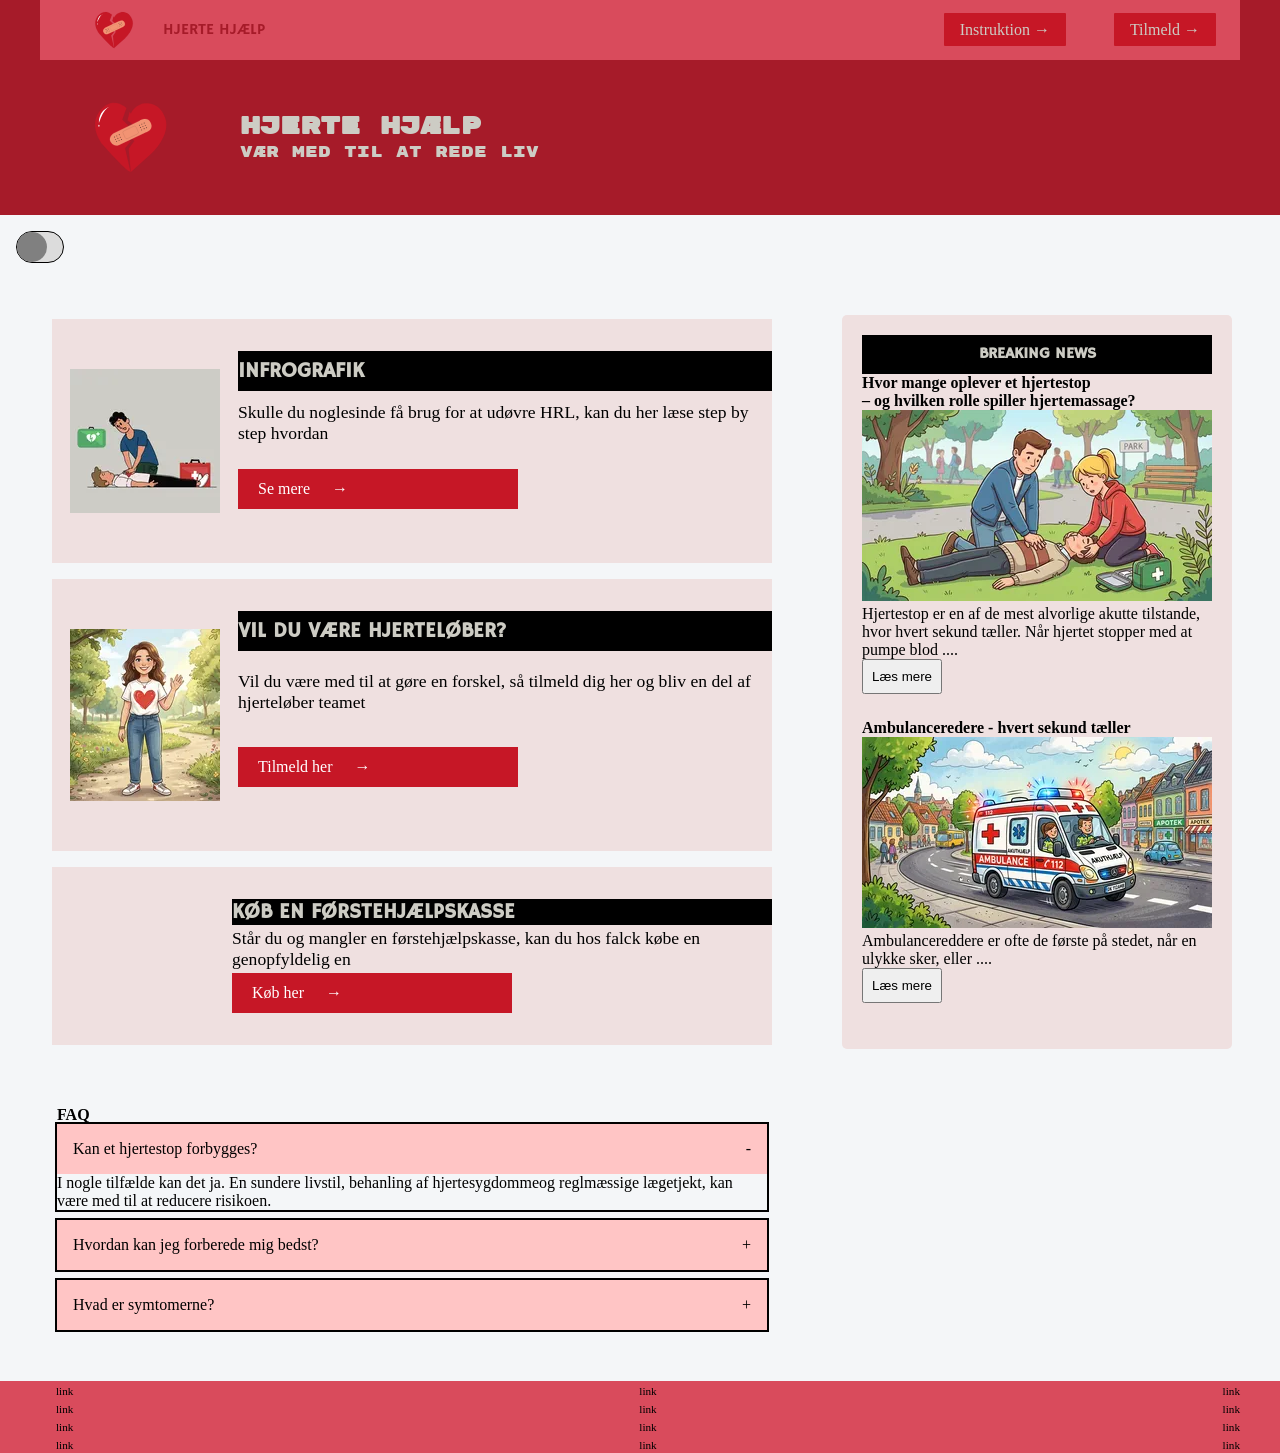
==== commit 1a16ed61: "ændringer på forside" ====
--- a/index.html
+++ b/index.html
@@ -218,20 +218,26 @@
         </details>
 
         <details name="accordion">
-          <summary>2</summary>
-          <div>
-            <p>Lorem, ipsum dolor sit amet consectetur adipisicing elit. Fugit totam molestias laborum hic, neque
-              dicta
-              assumenda distinctio in, quia cumque qui? Molestiae quae quod sunt impedit? Hic a odit rem!</p>
+          <summary>Hvordan kan jeg forberede mig bedst?</summary>
+          <div>
+            <p>Vær opmærksom på symtomerne, Find ud af hvor den nærsmeste hjertestarter er. og lær første hjælp og HRL,
+              tag eventuel et kursus ved</p>
+            <a target="_blank"
+              href="https://hjerteforeningen.dk/hjerteredder/?gad_source=1&gad_campaignid=20982858416&gbraid=0AAAAAC_mevl0tC2Qstm8vro8hdH8xGbED&gclid=CjwKCAjwspPOBhB9EiwATFbi5NkdW8gqr9rHbF2NXBDpmL_otgfhK9p67R4rWpFyk8fs9thr4u0hAhoCF84QAvD_BwE">Klik
+              på linket</a>
           </div>
         </details>
 
         <details name="accordion">
-          <summary>3</summary>
-          <div>
-            <p>Lorem, ipsum dolor sit amet consectetur adipisicing elit. Fugit totam molestias laborum hic, neque
-              dicta
-              assumenda distinctio in, quia cumque qui? Molestiae quae quod sunt impedit? Hic a odit rem!</p>
+          <summary>Hvad er symtomerne?</summary>
+          <div>
+            <p>De typsike tegn er:</p>
+            <ul>
+              <li> * Personen falder om</li>
+              <li> * Der er ikke normal verjtrækning</li>
+              <li> * Ingen puls</li>
+              <p>Dette sker ofte ud af det blå</p>
+            </ul>
           </div>
         </details>
       </section>
--- a/css/general.css
+++ b/css/general.css
@@ -103,7 +103,7 @@
 header nav li a {
   margin: 1.5rem;
   background-color: var(--color-cta-knap);
-  color: var(--color-text);
+  color: var(--color-text-inverted);
   font-size: var(--followup-text-size);
   padding: 0.5rem 1rem;
   border-radius: var(--border-radius-links);
